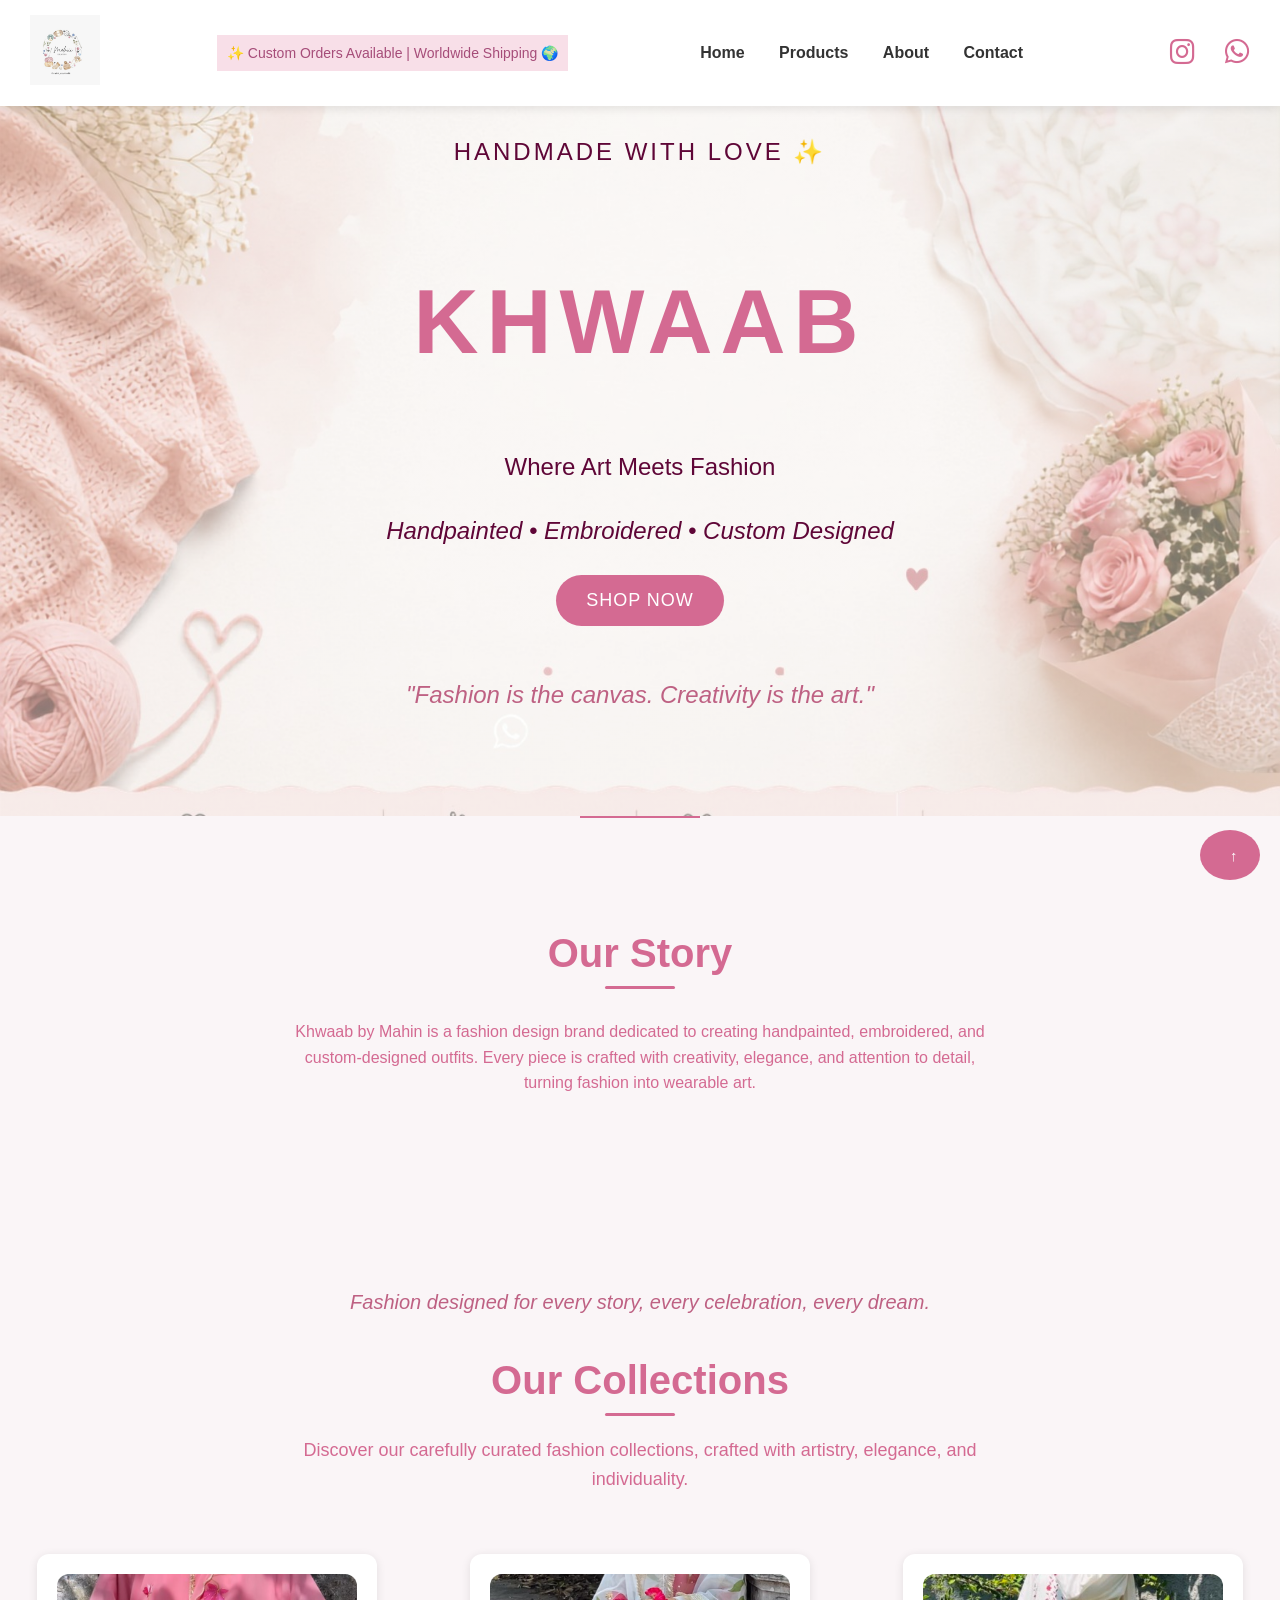
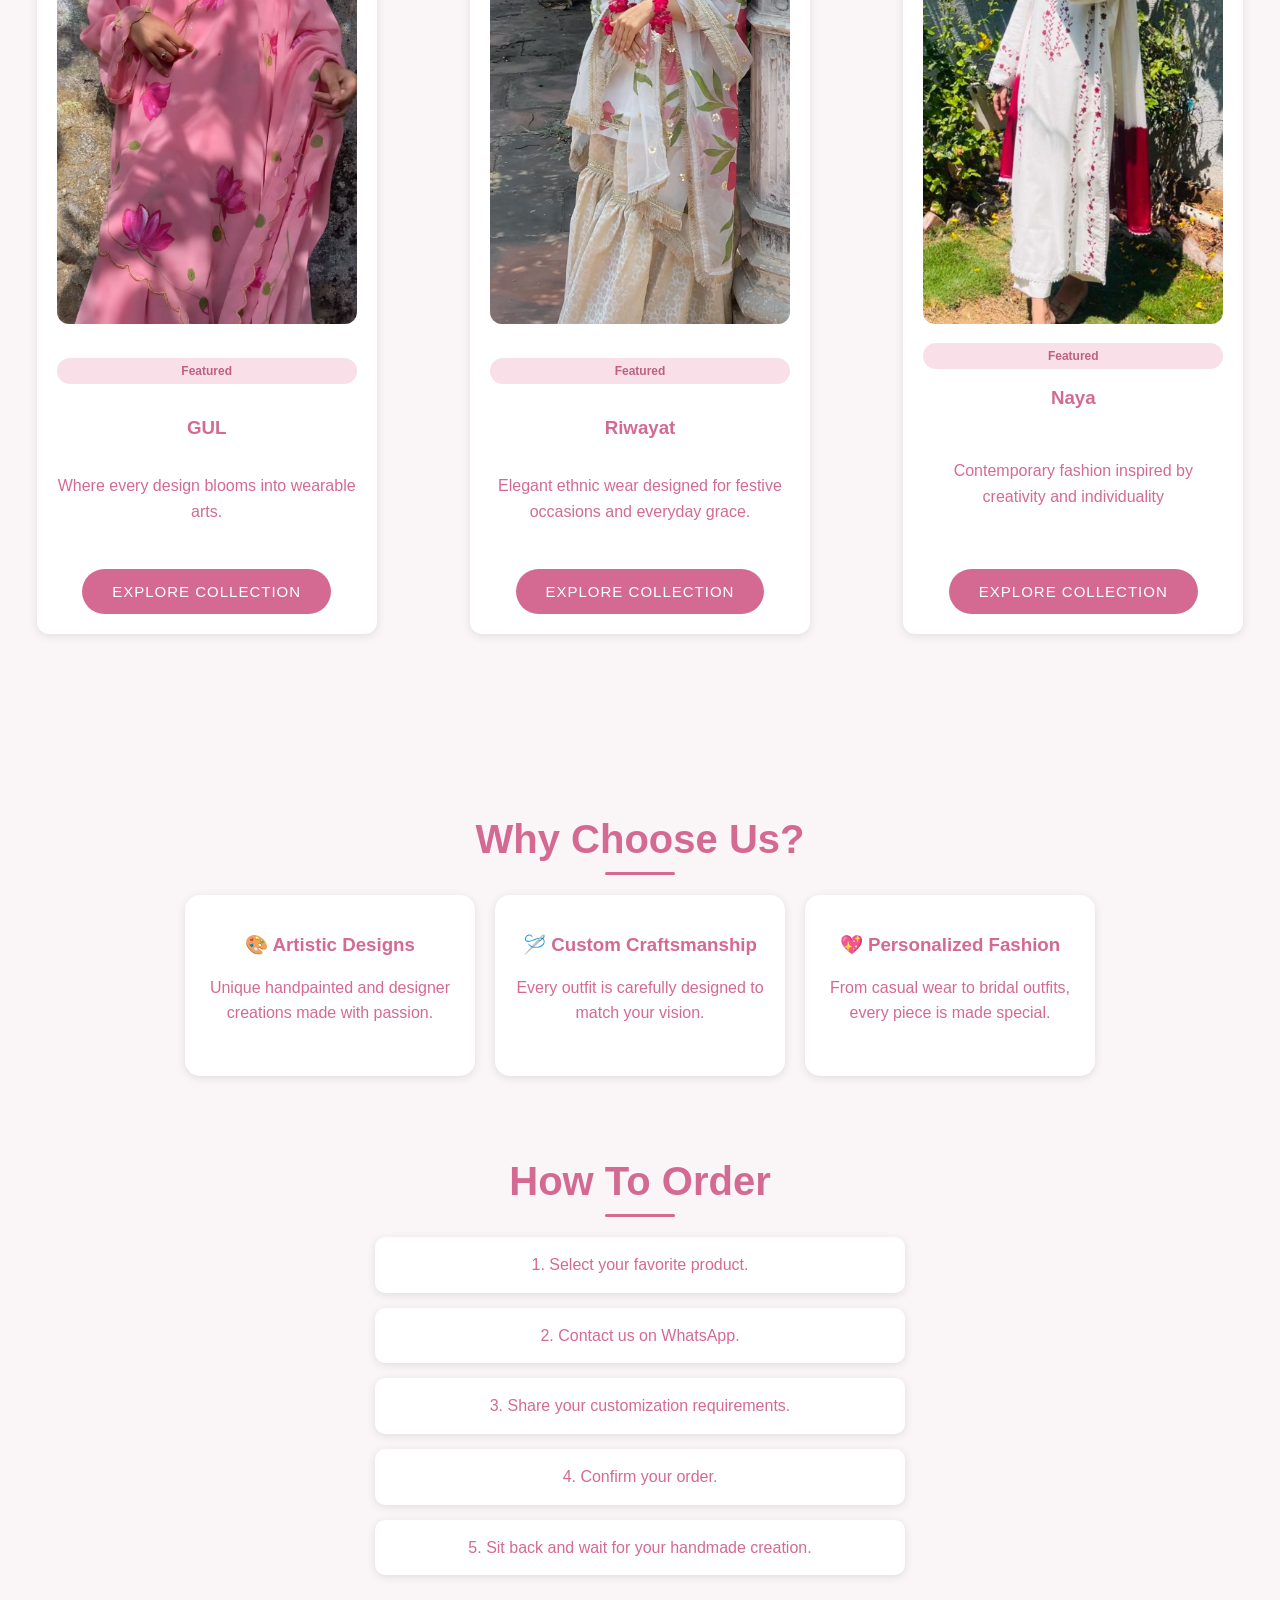
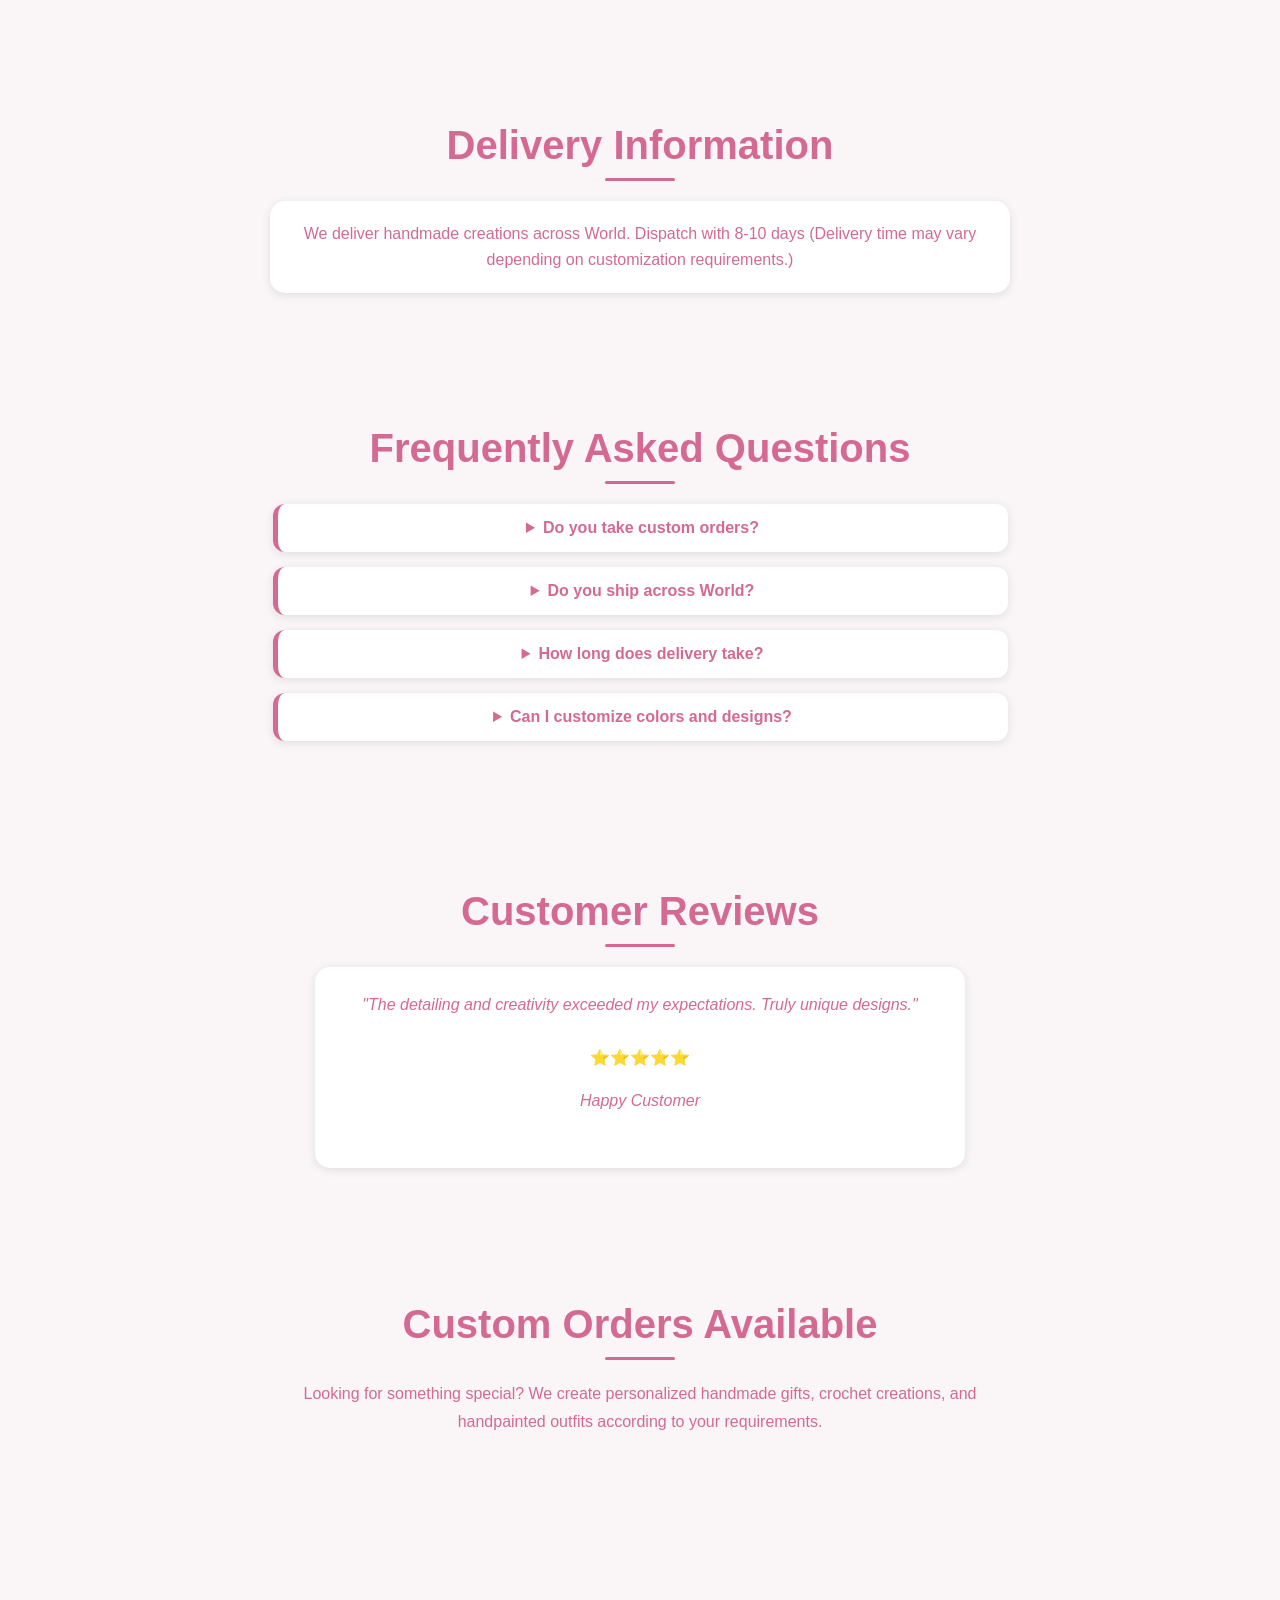
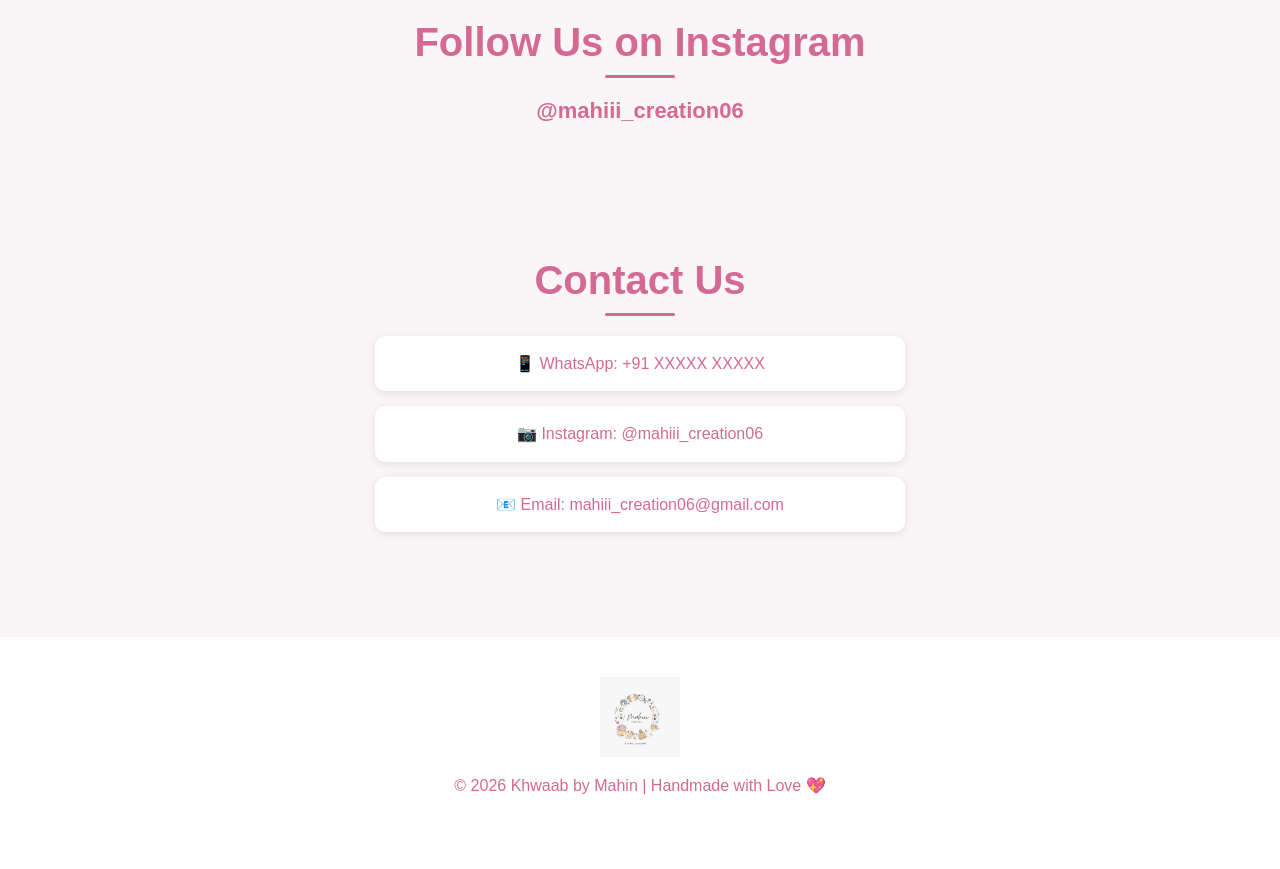
==== index.html @ 08e617ab "Customized Gul, Riwayat and Naya collection pages" ====
<!DOCTYPE html>
<html>

<head>
    <title>Khwaab.com</title>
    <link rel="icon" href="images/Mahii Creation logo.jpeg">
    <link rel="stylesheet" href="style.css">
    <link rel="stylesheet" href="https://cdnjs.cloudflare.com/ajax/libs/font-awesome/6.5.1/css/all.min.css">
</head>

<body>
    <nav>

        <div class="logo">
            <img src="images/Mahii Creation logo.jpeg" alt="Mahiii Creation Logo">
        </div>
        <div class="announcement">
            ✨ Custom Orders Available | Worldwide Shipping 🌍
        </div>
        <div class="nav-links">
            <a href="#home">Home</a>
            <a href="#products">Products</a>
            <a href="#about">About</a>
            <a href="#contact">Contact</a>
        </div>

        <div class="social-icon">
            <a href="https://instagram.com/mahiii_creation06" target="_blank">
                <i class="fa-brands fa-instagram"></i>
            </a>
            <a href="https://wa.me/91YOURNUMBER" target="_blank">
                <i class="fa-brands fa-whatsapp"></i>
            </a>
        </div>

    </nav>
    <section id="home" class="hero">
        <p class="welcome-text">
            Handmade With Love ✨
        </p>

        <h1>Khwaab</h1>

        <p>Where Art Meets Fashion</p>

        <p class="hero-tagline">
            Handpainted • Embroidered • Custom Designed
        </p>
        <a href="https://wa.me/91YOURNUMBER" target="_blank">
            <button>Shop Now</button>
        </a>
        <section class="fashion-quote">

            <p>
                "Fashion is the canvas. Creativity is the art."
            </p>

        </section>

    </section>
    <hr class="luxury-divider">
    <section id="about">
        <h2>Our Story</h2>
        <p>
        <p>
            Khwaab by Mahin is a fashion design brand dedicated to creating
            handpainted, embroidered, and custom-designed outfits.
            Every piece is crafted with creativity, elegance, and attention
            to detail, turning fashion into wearable art.
        </p>
        </p>
    </section>
    <section id="products" class="products">

        <p class="collection-subtitle">
            Fashion designed for every story, every celebration, every dream.
        </p>
        <h2>Our Collections</h2>
        <p class="collection-intro">
            Discover our carefully curated fashion collections,
            crafted with artistry, elegance, and individuality.
        </p>
        <div class="products-container">

            <div class="product-card">

                <a href="gul.html">
                    <img src="images/handpainted suit.jpeg" alt="Handpainted Collection">
                </a>
                <span class="collection-tag">Featured</span>
                <h3> GUL</h3>

                <p>Where every design blooms into wearable arts.</p>

                <a href="gul.html">
                    <button>Explore Collection</button>
                </a>

            </div>

            <div class="product-card">

                <a href="riwayat.html">
                    <img src="images/ethenic elegance.jpeg" alt="Ethnic Collection">
                </a>
                <span class="collection-tag">Featured</span>
                <h3>Riwayat</h3>

                <p>Elegant ethnic wear designed for festive occasions and everyday grace.</p>

                <a href="riwayat.html">
                    <button>Explore Collection</button>
                </a>

            </div>

            <div class="product-card">

                <a href="naya.html">
                    <img src="images/Design Studio.jpeg" alt="Custom Design Studio">
                </a>
                <span class="collection-tag">Featured</span>
                <h3>Naya</h3>

                <p>
                <p>
                    Contemporary fashion inspired by creativity and individuality
                </p>
                </p>

                <a href="naya.html">
                    <button>Explore Collection</button>
                </a>

            </div>

        </div>

    </section>
    <section id="about" class="why-us">
        <!-- <section class="gallery">

            <h2>Our Creations</h2>

            <div class="gallery-container">

                <div class="gallery-item">
                    <img src="https://via.placeholder.com/400x500" alt="Handpainted Suit">
                    <div class="gallery-item">
                        <img src="https://via.placeholder.com/400x500" alt="">
                        <p>Handpainted Suits</p>
                    </div>
                </div>

                <div class="gallery-item">
                    <img src="https://via.placeholder.com/400x500" alt="Crochet Bouquet">
                    <div class="gallery-item">
                        <img src="https://via.placeholder.com/400x500" alt="">
                        <p>Crochet Bouquet</p>
                    </div>
                </div>

                <div class="gallery-item">
                    <img src="https://via.placeholder.com/400x500" alt="Custom Gift">
                    <div class="gallery-item">
                        <img src="https://via.placeholder.com/400x500" alt="">
                        <p>Custom Gift </p>
                    </div>
                </div>

                <div class="gallery-item">
                    <img src="https://via.placeholder.com/400x500" alt="Handmade Creation">
                    <div class="gallery-item">
                        <img src="https://via.placeholder.com/400x500" alt="">
                        <p>Handmade Creation</p>
                    </div>
                </div>

            </div>

        </section> -->
        <h2>Why Choose Us?</h2>

        <div class="features">

            <div>
                <h3>🎨 Artistic Designs</h3>
                <p>Unique handpainted and designer creations made with passion.</p>
            </div>

            <div>
                <h3>🪡 Custom Craftsmanship</h3>
                <p>Every outfit is carefully designed to match your vision.</p>
            </div>

            <div>
                <h3>💖 Personalized Fashion</h3>
                <p>From casual wear to bridal outfits, every piece is made special.</p>
            </div>

        </div>
        <section class="order-process">

            <h2>How To Order</h2>

            <p>1. Select your favorite product.</p>

            <p>2. Contact us on WhatsApp.</p>

            <p>3. Share your customization requirements.</p>

            <p>4. Confirm your order.</p>

            <p>5. Sit back and wait for your handmade creation.</p>

        </section>
        <section class="delivery">

            <h2>Delivery Information</h2>

            <p>
                We deliver handmade creations across World.
                Dispatch with 8-10 days
                (Delivery time may vary depending on customization requirements.)
            </p>

        </section>
        <section class="faq">

            <h2>Frequently Asked Questions</h2>

            <details>
                <summary>Do you take custom orders?</summary>
                <p>Yes, we create personalized handmade products according to your requirements.</p>
            </details>

            <details>
                <summary>Do you ship across World?</summary>
                <p>Yes, we deliver Worldwide.</p>
            </details>

            <details>
                <summary>How long does delivery take?</summary>
                <p>usually dispatch with 8-10 Days (Delivery time depends on customization and product availability.)
                </p>
            </details>

            <details>
                <summary>Can I customize colors and designs?</summary>
                <p>Yes, customization is available for every products.</p>
            </details>

        </section>
        <section class="reviews">

            <h2>Customer Reviews</h2>

            <div class="review-card">

                <p>
                    "The detailing and creativity exceeded my expectations. Truly unique designs."
                </p>

                <h4>⭐⭐⭐⭐⭐</h4>
                <p>Happy Customer</p>
            </div>

        </section>
        <section class="custom-orders">

            <h2>Custom Orders Available</h2>

            <p>
                Looking for something special?
                We create personalized handmade gifts,
                crochet creations, and handpainted outfits
                according to your requirements.
            </p>

        </section>
    </section>
    <section class="instagram">

        <h2>Follow Us on Instagram</h2>

        <a href="https://instagram.com/mahiii_creation06" target="_blank">

            @mahiii_creation06

        </a>

    </section>
    <section id="contact" class="contact">

        <h2>Contact Us</h2>

        <p>📱 WhatsApp: +91 XXXXX XXXXX</p>

        <p>📷 Instagram: @mahiii_creation06</p>

        <p>📧 Email: mahiii_creation06@gmail.com</p>

    </section>


    <footer>

        <div class="footer-logo">
            <img src="images/Mahii Creation logo.jpeg" alt="Mahiii Creation Logo">
        </div>

        <!-- <p>
        Handpainted Suits • Crochet Creations • Handmade Gifts
    </p> -->

        <!-- <div class="footer-icons">

        <a href="https://instagram.com/khwaabbymahiiin" target="_blank">
            <i class="fa-brands fa-instagram"></i>
        </a>

        <a href="https://wa.me/91YOURNUMBER" target="_blank">
            <i class="fa-brands fa-whatsapp"></i>
        </a>

    </div> -->

        <p>© 2026 Khwaab by Mahin | Handmade with Love 💖</p>

    </footer>
    <button id="topBtn">↑</button>
</body>

</html>
---- style.css ----
body {
    font-family: Arial, sans-serif;
    text-align: center;
    background-color: #faf5f7;
    color: #d46a92;
    margin: 0;
}

h1 {
    color: #d46a92;
}

.welcome-text {
    font-size: 16px;
    letter-spacing: 3px;
    text-transform: uppercase;
    margin-bottom: 10px;
    font-weight: bold;
}

.announcement {
    background-color: #f8dfe8;
    color: #a64d79;
    text-align: center;
    padding: 10px;
    font-size: 14px;
    font-weight: 500;
}

button {
    background-color: #d46a92;
    color: white;
    border: none;
    padding: 14px 30px;
    border-radius: 30px;
    cursor: pointer;
    font-size: 15px;
    letter-spacing: 1px;
    text-transform: uppercase;
    transition: 0.3s;
}

.luxury-divider {
    width: 120px;
    margin: 0 auto;
    border: none;
    border-top: 2px solid #d46a92;
}

button:hover {
    background-color: #820d3c;
    transform: translateY(-3px);
}

p {
    margin-bottom: 30px;
    max-width: 700px;
    margin: 0 auto 30px;
    line-height: 1.6;
}


nav {
    position: sticky;
    top: 0;
    background-color: white;
    padding: 15px 30px;
    z-index: 1000;

    display: flex;
    justify-content: space-between;
    align-items: center;

    box-shadow: 0 2px 10px rgba(0, 0, 0, 0.1);
}

nav a {
    text-decoration: none;
    color: #333;
    font-weight: bold;
    transition: 0.3s;
}

nav a:hover {
    color: #be6183;
}

.nav-btn {
    background-color: #d46a92;
    color: white;
    padding: 10px 18px;
    border-radius: 25px;
    text-decoration: none;
}

.nav-btn:hover {
    opacity: 0.9;
}

.logo {
    font-size: 22px;
    font-weight: bold;
    color: #d46a92;
}

.logo img {
    height: 70px;
    width: auto;
}

.nav-links a {
    text-decoration: none;
    color: #333;
    margin: 0 15px;
    font-weight: bold;
    transition: all 0.3s ease;
    position: relative;
}

.nav-links a::after {
    content: "";
    position: absolute;
    width: 0;
    height: 2px;
    background: #d46a92;
    left: 0;
    bottom: -5px;
    transition: 0.3s;
}

.nav-links a:hover::after {
    width: 100%;
}

.social-icon {
    display: flex;
    gap: 15px;
}

.social-icon a {
    color: #d46a92;
    font-size: 28px;
    transition: 0.3s;
    margin-left: 15px;
}

.social-icon a:hover {
    transform: scale(1.2);
}

html {
    scroll-behavior: smooth;
}

.product-card {
    background: white;
    width: 300px;
    margin: 20px auto;
    padding: 20px;
    border-radius: 12px;
    box-shadow: 0 2px 10px rgba(0, 0, 0, 0.1);
    overflow: hidden;
    transition: all 0.3s ease;
    display: flex;
    flex-direction: column;
    justify-content: space-between;

}

.product-card img {
    width: 100%;
    height: 350px;
    object-fit: cover;
    border-radius: 12px;
    transition: 0.3s;
}


.products-container {
    display: flex;
    justify-content: center;
    gap: 20px;
    flex-wrap: wrap;
}

.product-card:hover {
    transform: translateY(-10px);
    box-shadow: 0 8px 25px rgba(0, 0, 0, 0.15);
}

.product-card:hover img {
    transform: scale(1.05);
}

footer {
    text-align: center;
    padding: 40px 20px;
    margin-top: 40px;
    background-color: white;
}

.footer-logo {
    font-size: 24px;
    font-weight: bold;
    color: #d46a92;
    margin-bottom: 10px;
}

.footer-icons {
    margin: 15px 0;
}

.footer-icons a {
    font-size: 28px;
    margin: 0 10px;
    text-decoration: none;
}

.footer-icons .fa-instagram {
    color: #d46a92;
}

.footer-icons .fa-whatsapp {
    color: #25D366;
}

.footer-logo img {
    height: 80px;
}

.hero {
    background-image:
        linear-gradient(rgba(255, 255, 255, 0.4),
            rgba(255, 255, 255, 0.4)),
        url("images/Banner.jpeg");

    background-size: cover;
    background-position: center;
    height: 550px;

    display: flex;
    flex-direction: column;
    justify-content: center;
    align-items: center;

    text-align: center;

    color: rgb(95, 6, 55);
}

.hero h1 {
    font-size: 90px;
    letter-spacing: 8px;
    text-transform: uppercase;
    animation: fadeIn 1.5s ease;
}

.hero p {
    font-size: 24px;
    max-width: 700px;
    margin-bottom: 25px;
    font-weight: 500;
}

.hero button {
    background-color: #d46a92;
    color: white;
    border: none;
    padding: 15px 30px;
    border-radius: 30px;
    font-size: 18px;
    cursor: pointer;
}

.hero button:hover {
    transform: translateY(-3px);
}

.hero-tagline {
    font-size: 18px;
    font-style: italic;
    margin-bottom: 25px;
}

.contact {
    text-align: center;
    padding: 50px;
}

.contact p {
    background: white;
    max-width: 500px;
    margin: 15px auto;
    padding: 15px;
    border-radius: 10px;
    box-shadow: 0 2px 10px rgba(0, 0, 0, 0.1);
}

.gallery {
    text-align: center;
}

.gallery-container {
    display: flex;
    justify-content: center;
    gap: 20px;
    flex-wrap: wrap;
}

.gallery-item {
    width: 280px;
    overflow: hidden;
    border-radius: 15px;
    box-shadow: 0 2px 10px rgba(0, 0, 0, 0.1);
}

.gallery-item img {
    width: 100%;
    height: 350px;
    object-fit: cover;
    transition: 0.4s;
}

.gallery-item:hover img {
    transform: scale(1.08);
}

.gallery-item p {
    background: white;
    margin: 0;
    padding: 12px;
    font-weight: bold;
}

.why-us {
    text-align: center;
    padding: 50px 20px;
}

.features {
    display: flex;
    justify-content: center;
    gap: 20px;
    flex-wrap: wrap;
}

.features div {
    background: white;
    width: 250px;
    padding: 20px;
    border-radius: 15px;
    box-shadow: 0 2px 10px rgba(0, 0, 0, 0.1);
    transition: 0.3s;
}

.features div:hover {
    transform: translateY(-8px);
}

.custom-orders {
    text-align: center;
    padding: 50px 20px;
}

.custom-orders p {
    max-width: 700px;
    margin: auto;
    line-height: 1.8;
}

h2 {
    color: #d46a92;
    font-size: 40px;
    margin-bottom: 20px;
    position: relative;
}

h2::after {
    content: "";
    display: block;
    width: 70px;
    height: 3px;
    background-color: #d46a92;
    margin: 10px auto;
    border-radius: 10px;
}

.reviews {
    text-align: center;
    padding: 50px 20px;
}

.review-card {
    background: white;
    max-width: 600px;
    margin: auto;
    padding: 25px;
    border-radius: 15px;
    box-shadow: 0 2px 10px rgba(0, 0, 0, 0.1);
}

.review-card p {
    font-style: italic;
}

.instagram {
    text-align: center;
    padding: 50px 20px;
}

.instagram a {
    text-decoration: none;
    color: #d46a92;
    font-size: 22px;
    font-weight: bold;
}

.order-process {
    text-align: center;
    padding: 50px 20px;
}

.order-process p {
    background: white;
    max-width: 500px;
    margin: 15px auto;
    padding: 15px;
    border-radius: 10px;
    box-shadow: 0 2px 10px rgba(0, 0, 0, 0.1);
}

.delivery {
    text-align: center;
    padding: 50px 20px;
}

.delivery p {
    background: white;
    max-width: 700px;
    margin: auto;
    padding: 20px;
    border-radius: 15px;
    box-shadow: 0 2px 10px rgba(0, 0, 0, 0.1);
}

.faq {
    text-align: center;
    padding: 50px 20px;
}

.faq details {
    background: white;
    max-width: 700px;
    margin: 15px auto;
    padding: 15px;
    border-radius: 12px;
    box-shadow: 0 2px 10px rgba(0, 0, 0, 0.1);

    border-left: 5px solid #d46a92;
}


.faq summary {
    cursor: pointer;
    font-weight: bold;
    color: #d46a92;
}

.faq p {
    margin-top: 15px;
}

section {
    padding-top: 80px;
    padding-bottom: 80px;
    animation: fadeIn 1s ease;
}

@keyframes fadeIn {
    from {
        opacity: 0;
        transform: translateY(-20px);
    }

    to {
        opacity: 1;
        transform: translateY(0);
    }
}

#topBtn {
    position: fixed;
    bottom: 20px;
    right: 20px;
    background: #d46a92;
    color: white;
    border: none;
    border-radius: 50%;
    width: 50px;
    height: 50px;
    cursor: pointer;
}






body.naya-page {
    background: #f5f5f5;
}
body.gul-page {
    background: #fff8f9;
}
body.riwayat-page {
    background: #faf7f2;
}
.collection-header {
    text-align: center;
    padding: 100px 20px 60px;
}

.collection-header h1 {
    font-size: 70px;
    letter-spacing: 8px;
    margin-bottom: 15px;
}

.collection-header p {
    font-size: 22px;
    color: #be6183;
}

.collection-gallery {
    display: flex;
    justify-content: center;
    gap: 30px;
    flex-wrap: wrap;
    padding: 50px 20px;
}

.story {
    text-align: center;
    padding: 60px 20px;
}

.story p {
    max-width: 700px;
    margin: auto;
    background: white;
    padding: 25px;
    border-radius: 15px;
    box-shadow: 0 2px 10px rgba(0, 0, 0, 0.1);
    line-height: 1.8;
}

.story h3 {
    margin-top: 20px;
    font-style: italic;
    color: #be6183;
    font-weight: normal;
}

.suit-card:hover {
    transform: translateY(-8px);
}

.suit-card:hover img {
    transform: scale(1.05);
}

.custom-design {
    text-align: center;
    padding: 60px 20px;
}

.custom-design p {
    max-width: 700px;
    margin: auto;
}

.back-home {
    padding: 20px;
    text-align: left;
}

.back-home a {
    text-decoration: none;
    color: #d46a92;
    font-weight: bold;
}

.collection-stats {
    display: flex;
    justify-content: center;
    gap: 30px;
    flex-wrap: wrap;
    padding: 40px 20px;
}

.collection-stats div {
    background: white;
    padding: 30px;
    border-radius: 20px;
    width: 200px;
    box-shadow: 0 5px 20px rgba(0,0,0,0.08);
    transition: 0.3s;
}
.collection-stats div:hover {
    transform: translateY(-5px);
}

.collection-tag {
    display: inline-block;
    background-color: #f8dfe8;
    color: #be6183;
    padding: 6px 12px;
    border-radius: 20px;
    font-size: 12px;
    font-weight: bold;
    margin-top: 15px;
}

.collection-intro {
    max-width: 700px;
    margin: 0 auto 40px;
    font-size: 18px;
}

.collection-subtitle {
    font-size: 20px;
    font-style: italic;
    color: #be6183;
    margin-bottom: 40px;
}

.fashion-quote {
    padding: 50px 20px;
}

.fashion-quote p {
    font-size: 24px;
    font-style: italic;
    color: #be6183;
}
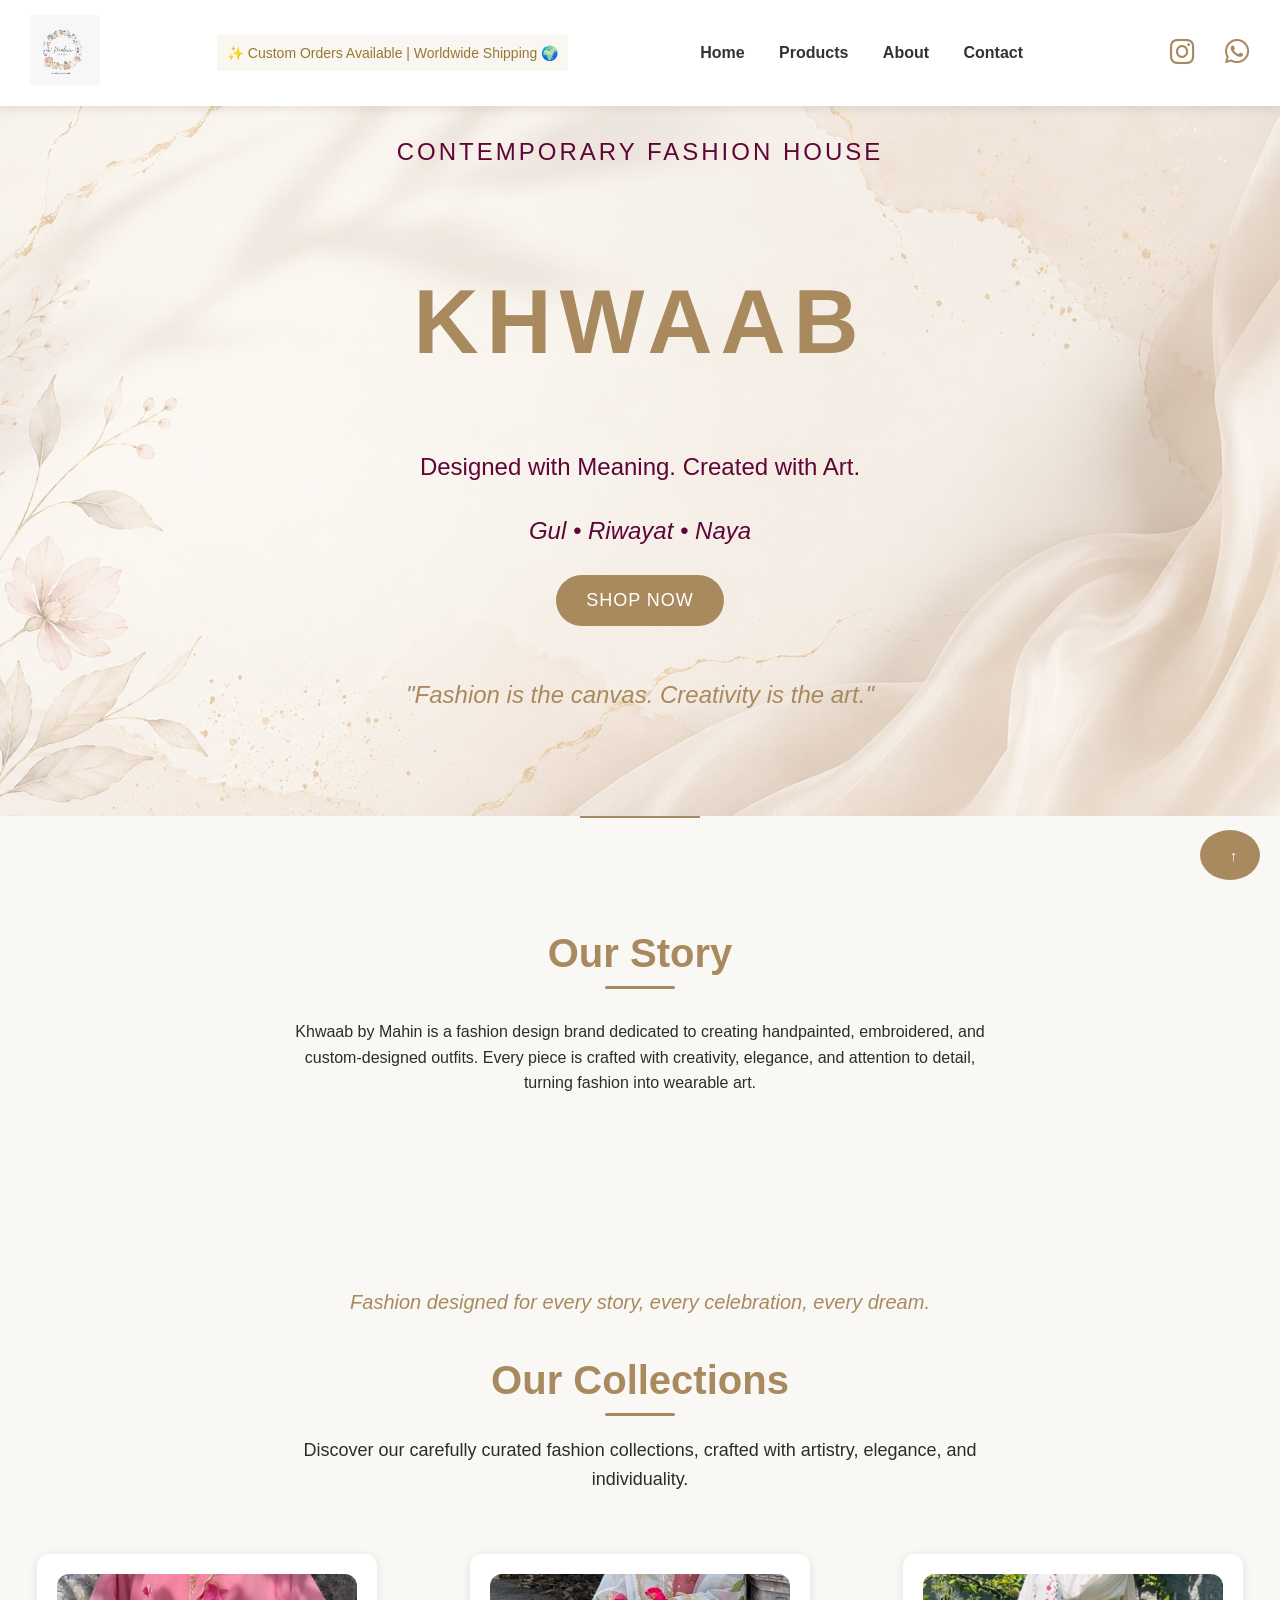
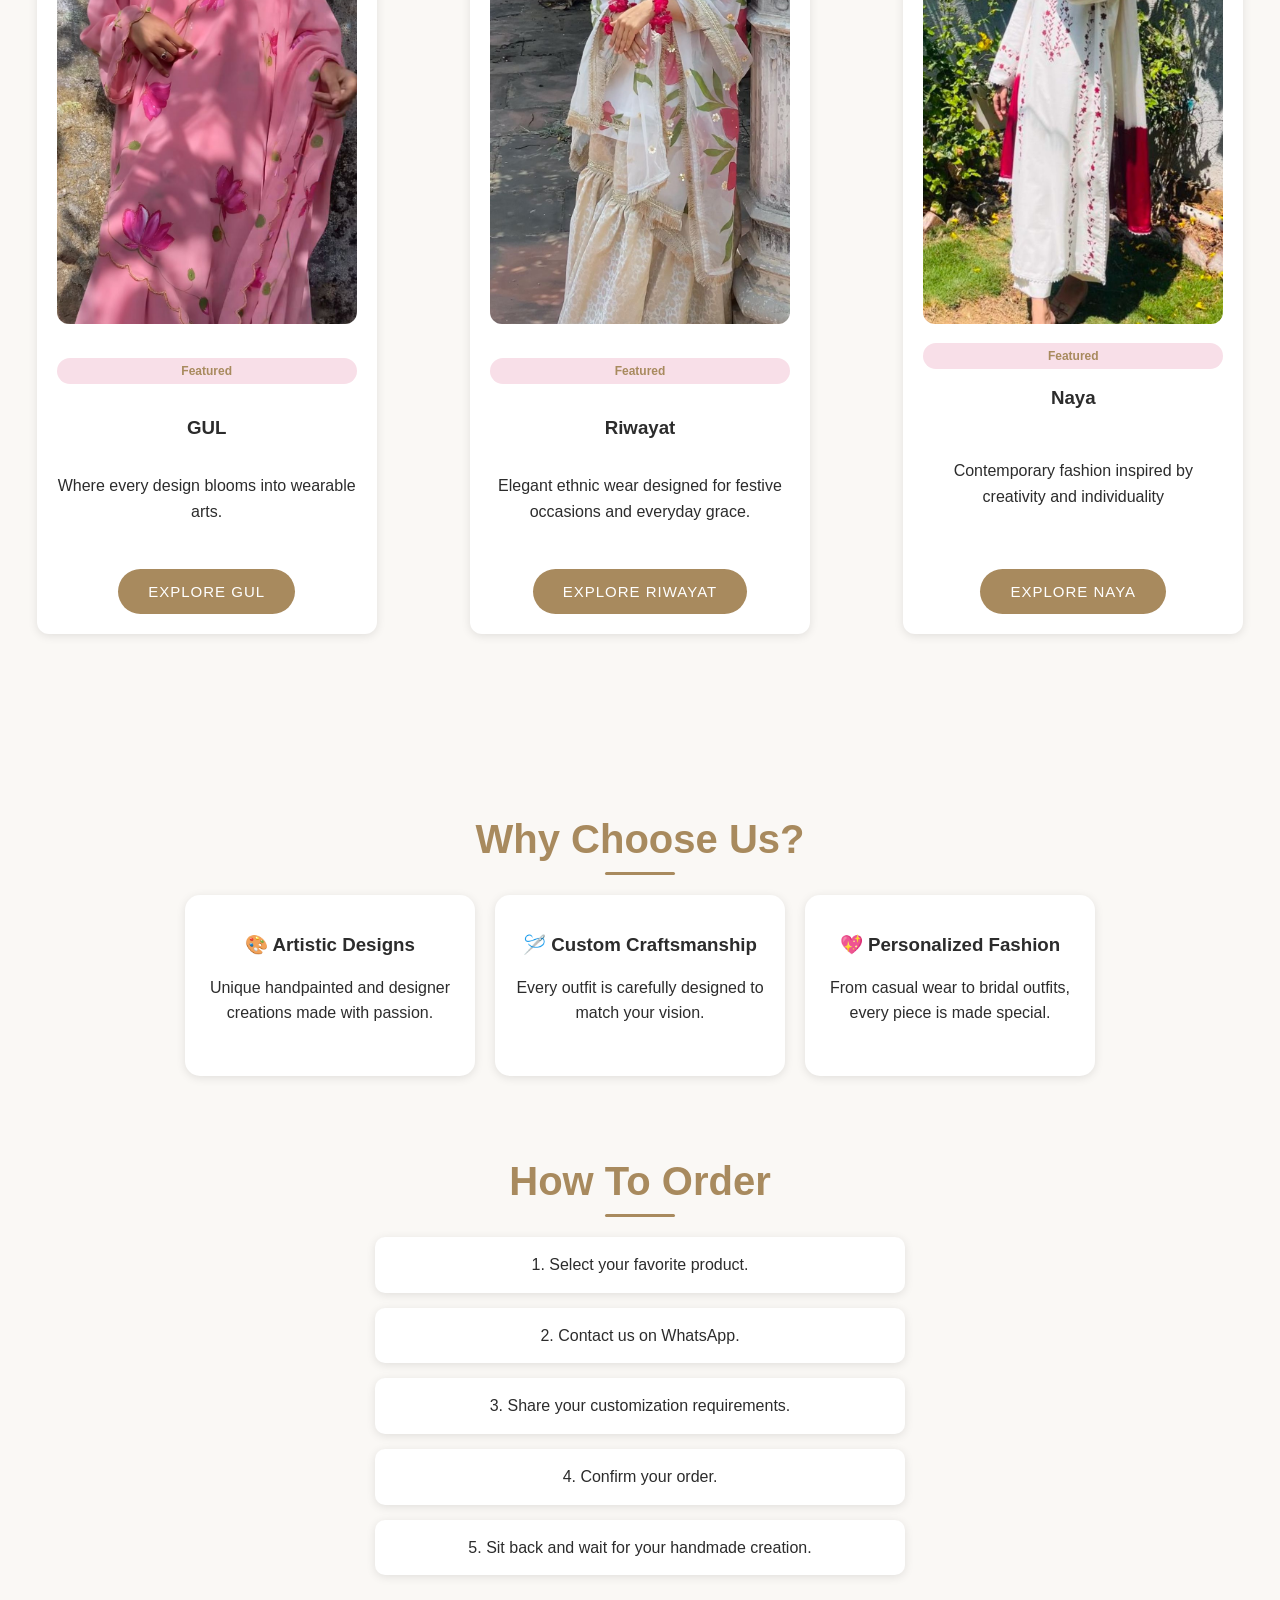
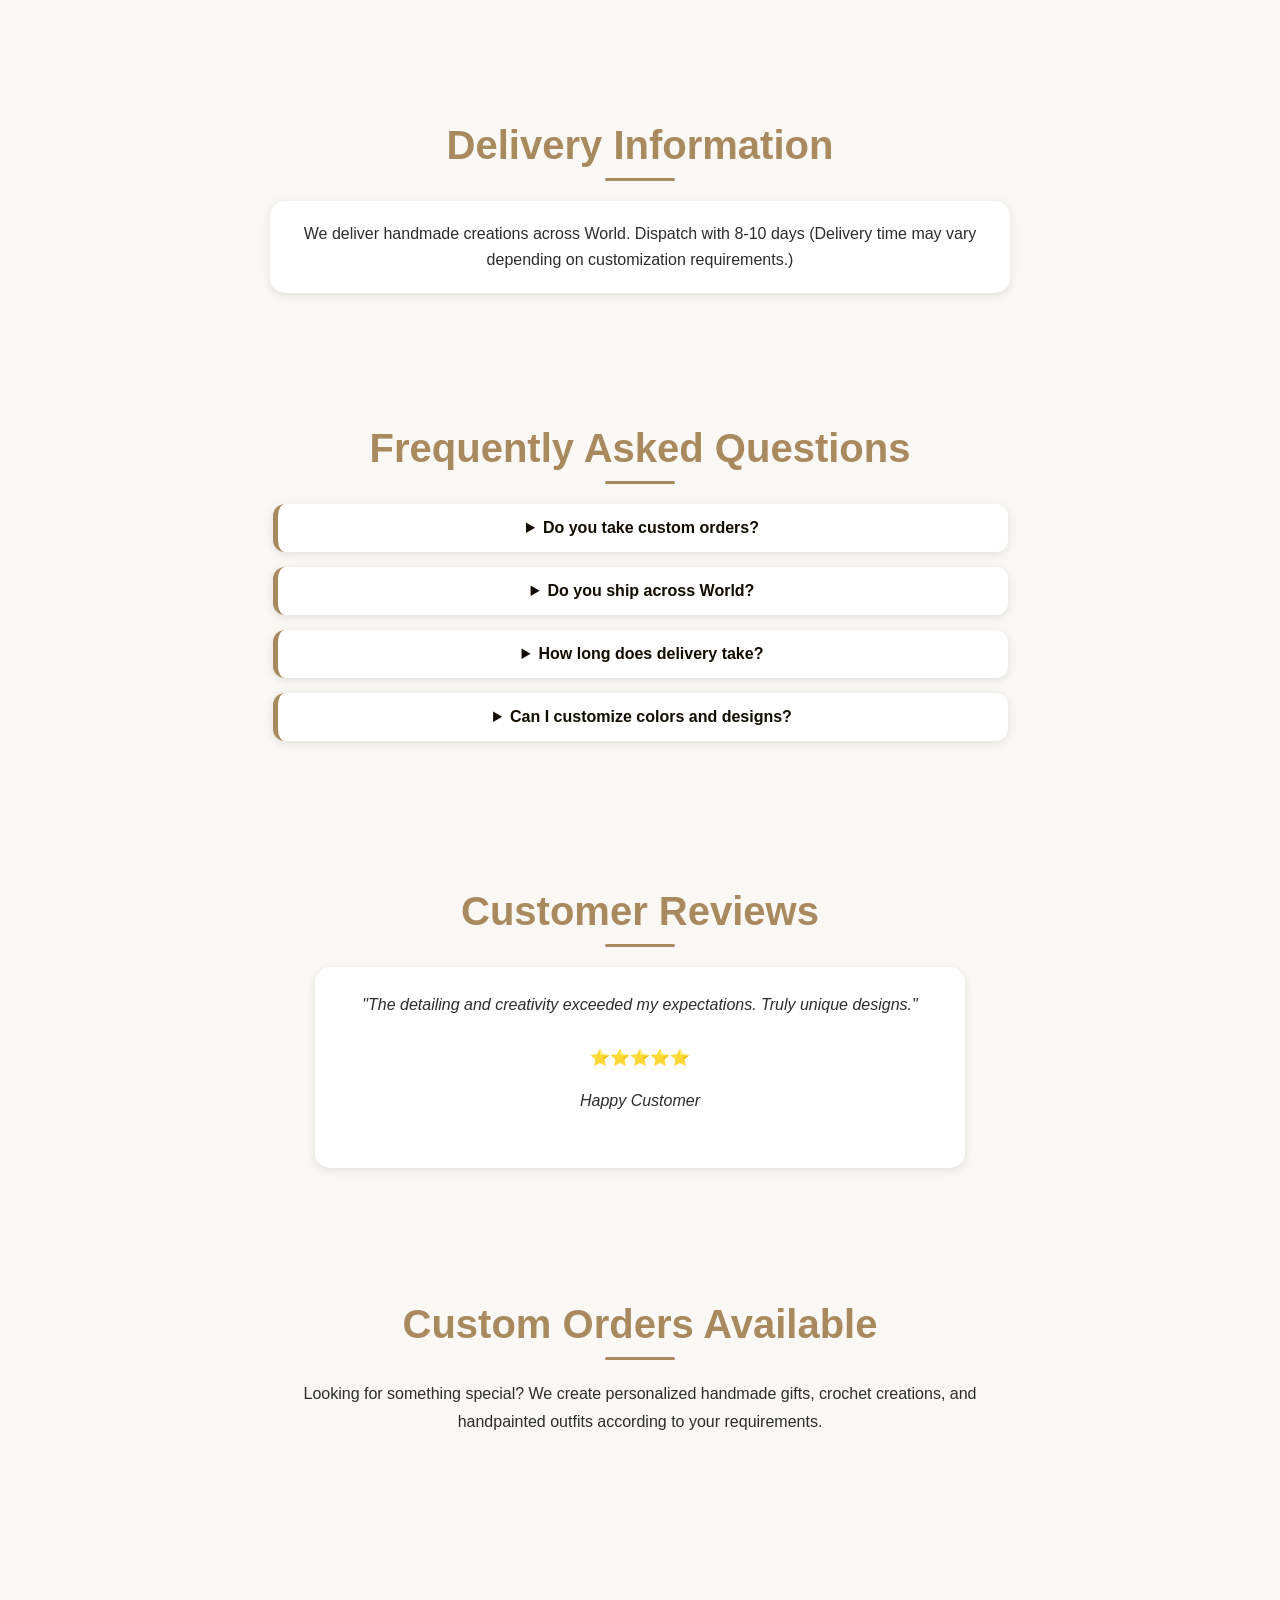
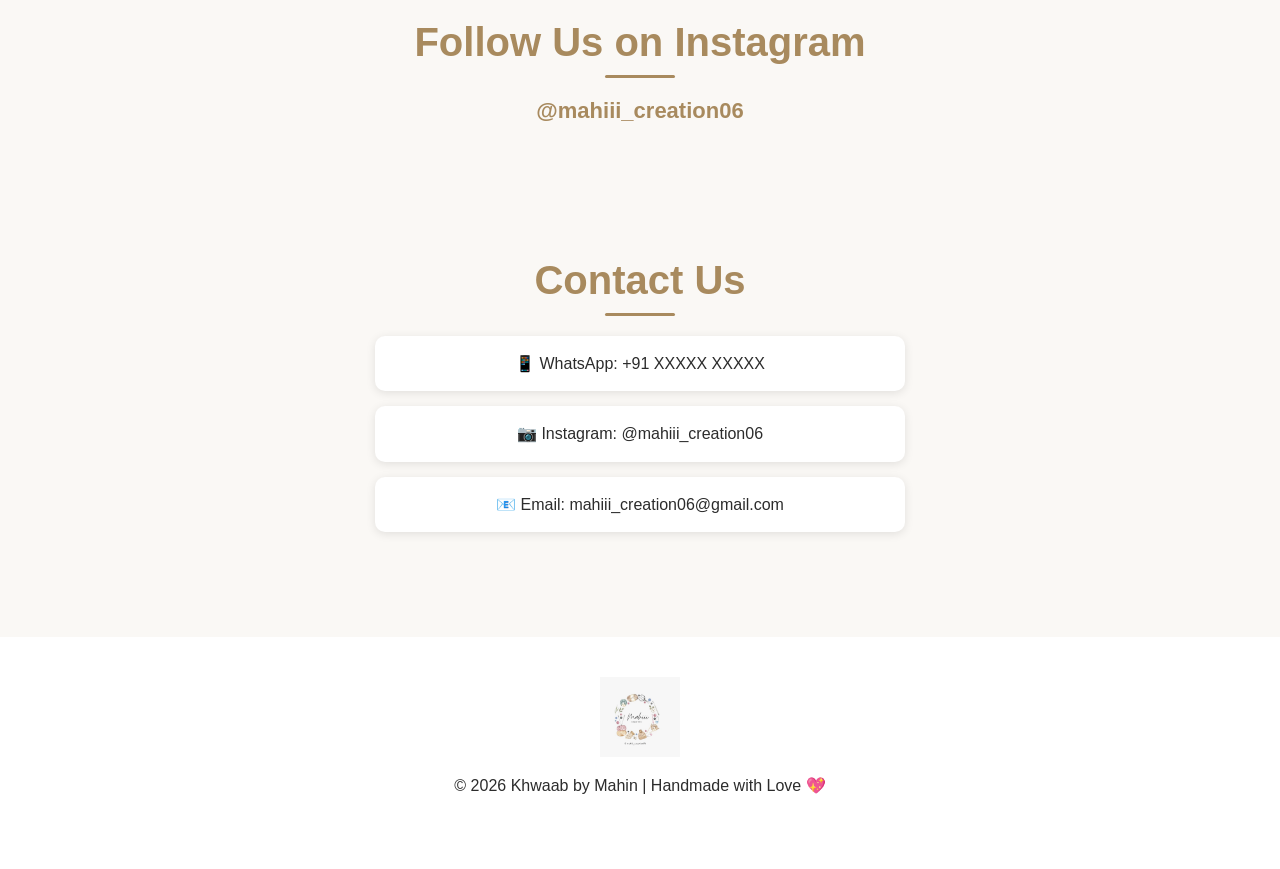
==== commit 77519f67: "Updated homepage branding and collection page content" ====
--- a/index.html
+++ b/index.html
@@ -36,15 +36,15 @@
     </nav>
     <section id="home" class="hero">
         <p class="welcome-text">
-            Handmade With Love ✨
+            Contemporary Fashion House
         </p>
 
         <h1>Khwaab</h1>
 
-        <p>Where Art Meets Fashion</p>
+        <p>Designed with Meaning. Created with Art.</p>
 
         <p class="hero-tagline">
-            Handpainted • Embroidered • Custom Designed
+            Gul • Riwayat • Naya
         </p>
         <a href="https://wa.me/91YOURNUMBER" target="_blank">
             <button>Shop Now</button>
@@ -93,7 +93,7 @@
                 <p>Where every design blooms into wearable arts.</p>
 
                 <a href="gul.html">
-                    <button>Explore Collection</button>
+                    <button>Explore Gul</button>
                 </a>
 
             </div>
@@ -109,7 +109,8 @@
                 <p>Elegant ethnic wear designed for festive occasions and everyday grace.</p>
 
                 <a href="riwayat.html">
-                    <button>Explore Collection</button>
+                    <button>Explore Riwayat
+                    </button>
                 </a>
 
             </div>
@@ -129,7 +130,7 @@
                 </p>
 
                 <a href="naya.html">
-                    <button>Explore Collection</button>
+                    <button>Explore Naya</button>
                 </a>
 
             </div>
--- a/style.css
+++ b/style.css
@@ -1,13 +1,13 @@
 body {
     font-family: Arial, sans-serif;
     text-align: center;
-    background-color: #faf5f7;
-    color: #d46a92;
+    background-color: #faf8f5;
+    color: #2C2C2C;
     margin: 0;
 }
 
 h1 {
-    color: #d46a92;
+    color: #A88A5E;
 }
 
 .welcome-text {
@@ -19,8 +19,8 @@
 }
 
 .announcement {
-    background-color: #f8dfe8;
-    color: #a64d79;
+    background-color: #FAF7F2;
+    color: #947931;
     text-align: center;
     padding: 10px;
     font-size: 14px;
@@ -28,7 +28,7 @@
 }
 
 button {
-    background-color: #d46a92;
+    background-color: #A88A5E;
     color: white;
     border: none;
     padding: 14px 30px;
@@ -44,11 +44,11 @@
     width: 120px;
     margin: 0 auto;
     border: none;
-    border-top: 2px solid #d46a92;
+    border-top: 2px solid #a88a5e;
 }
 
 button:hover {
-    background-color: #820d3c;
+    background-color: #8D724A;
     transform: translateY(-3px);
 }
 
@@ -82,11 +82,11 @@
 }
 
 nav a:hover {
-    color: #be6183;
+    color: #a88a5e;
 }
 
 .nav-btn {
-    background-color: #d46a92;
+    background-color: #a88a5e;
     color: white;
     padding: 10px 18px;
     border-radius: 25px;
@@ -100,7 +100,7 @@
 .logo {
     font-size: 22px;
     font-weight: bold;
-    color: #d46a92;
+    color: #a88a5e;
 }
 
 .logo img {
@@ -115,6 +115,10 @@
     font-weight: bold;
     transition: all 0.3s ease;
     position: relative;
+}
+
+.nav-links a:hover {
+    color: #A88A5E;
 }
 
 .nav-links a::after {
@@ -122,7 +126,7 @@
     position: absolute;
     width: 0;
     height: 2px;
-    background: #d46a92;
+    background: #a88a5e;
     left: 0;
     bottom: -5px;
     transition: 0.3s;
@@ -138,7 +142,7 @@
 }
 
 .social-icon a {
-    color: #d46a92;
+    color: #a88a5e;
     font-size: 28px;
     transition: 0.3s;
     margin-left: 15px;
@@ -202,7 +206,7 @@
 .footer-logo {
     font-size: 24px;
     font-weight: bold;
-    color: #d46a92;
+    color: #a88a5e;
     margin-bottom: 10px;
 }
 
@@ -217,7 +221,7 @@
 }
 
 .footer-icons .fa-instagram {
-    color: #d46a92;
+    color: #a88a5e;
 }
 
 .footer-icons .fa-whatsapp {
@@ -232,7 +236,7 @@
     background-image:
         linear-gradient(rgba(255, 255, 255, 0.4),
             rgba(255, 255, 255, 0.4)),
-        url("images/Banner.jpeg");
+        url("images/banner1.png");
 
     background-size: cover;
     background-position: center;
@@ -263,7 +267,7 @@
 }
 
 .hero button {
-    background-color: #d46a92;
+    background-color: #a88a5e;
     color: white;
     border: none;
     padding: 15px 30px;
@@ -344,6 +348,11 @@
     flex-wrap: wrap;
 }
 
+.featured-tag {
+    background: #f1ede6;
+    color: #8a6f4d;
+}
+
 .features div {
     background: white;
     width: 250px;
@@ -369,7 +378,7 @@
 }
 
 h2 {
-    color: #d46a92;
+    color: #a88a5e;
     font-size: 40px;
     margin-bottom: 20px;
     position: relative;
@@ -380,7 +389,7 @@
     display: block;
     width: 70px;
     height: 3px;
-    background-color: #d46a92;
+    background-color: #a88a5e;
     margin: 10px auto;
     border-radius: 10px;
 }
@@ -410,7 +419,7 @@
 
 .instagram a {
     text-decoration: none;
-    color: #d46a92;
+    color: #a88a5e;
     font-size: 22px;
     font-weight: bold;
 }
@@ -456,14 +465,14 @@
     border-radius: 12px;
     box-shadow: 0 2px 10px rgba(0, 0, 0, 0.1);
 
-    border-left: 5px solid #d46a92;
+    border-left: 5px solid #a88a5e;
 }
 
 
 .faq summary {
     cursor: pointer;
     font-weight: bold;
-    color: #d46a92;
+    color: #110b01;
 }
 
 .faq p {
@@ -492,7 +501,7 @@
     position: fixed;
     bottom: 20px;
     right: 20px;
-    background: #d46a92;
+    background: #a88a5e;
     color: white;
     border: none;
     border-radius: 50%;
@@ -507,14 +516,17 @@
 
 
 body.naya-page {
-    background: #f5f5f5;
-}
+    background: #F4F4F4;
+}
+
 body.gul-page {
-    background: #fff8f9;
-}
+    background: #FFFDF9;
+}
+
 body.riwayat-page {
-    background: #faf7f2;
-}
+    background: #F7F1E8;
+}
+
 .collection-header {
     text-align: center;
     padding: 100px 20px 60px;
@@ -528,7 +540,7 @@
 
 .collection-header p {
     font-size: 22px;
-    color: #be6183;
+    color: #a88a5e;
 }
 
 .collection-gallery {
@@ -557,7 +569,7 @@
 .story h3 {
     margin-top: 20px;
     font-style: italic;
-    color: #be6183;
+    color: #a88a5e;
     font-weight: normal;
 }
 
@@ -586,7 +598,7 @@
 
 .back-home a {
     text-decoration: none;
-    color: #d46a92;
+    color: #a88a5e;
     font-weight: bold;
 }
 
@@ -603,9 +615,10 @@
     padding: 30px;
     border-radius: 20px;
     width: 200px;
-    box-shadow: 0 5px 20px rgba(0,0,0,0.08);
+    box-shadow: 0 5px 20px rgba(0, 0, 0, 0.08);
     transition: 0.3s;
 }
+
 .collection-stats div:hover {
     transform: translateY(-5px);
 }
@@ -613,7 +626,7 @@
 .collection-tag {
     display: inline-block;
     background-color: #f8dfe8;
-    color: #be6183;
+    color: #a88a5e;
     padding: 6px 12px;
     border-radius: 20px;
     font-size: 12px;
@@ -630,7 +643,7 @@
 .collection-subtitle {
     font-size: 20px;
     font-style: italic;
-    color: #be6183;
+    color: #a88a5e;
     margin-bottom: 40px;
 }
 
@@ -641,5 +654,5 @@
 .fashion-quote p {
     font-size: 24px;
     font-style: italic;
-    color: #be6183;
+    color: #a88a5e;
 }
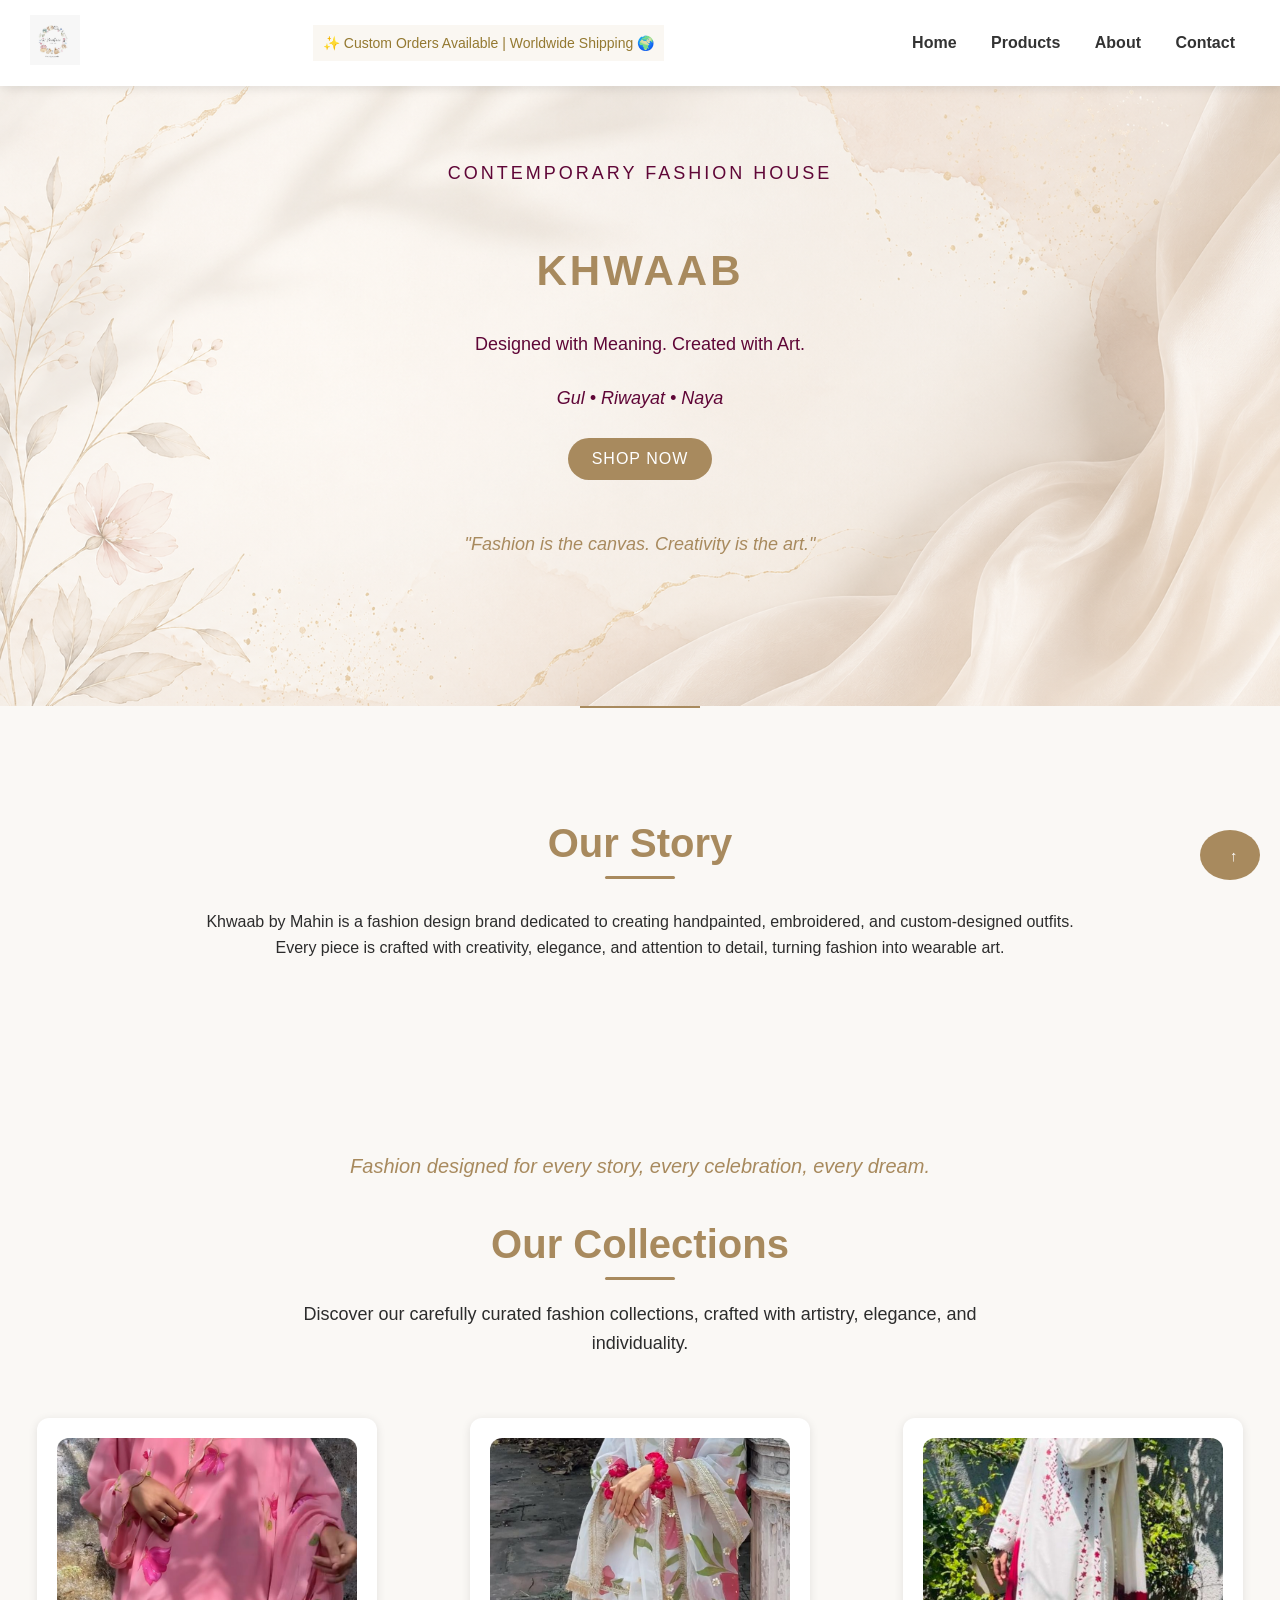
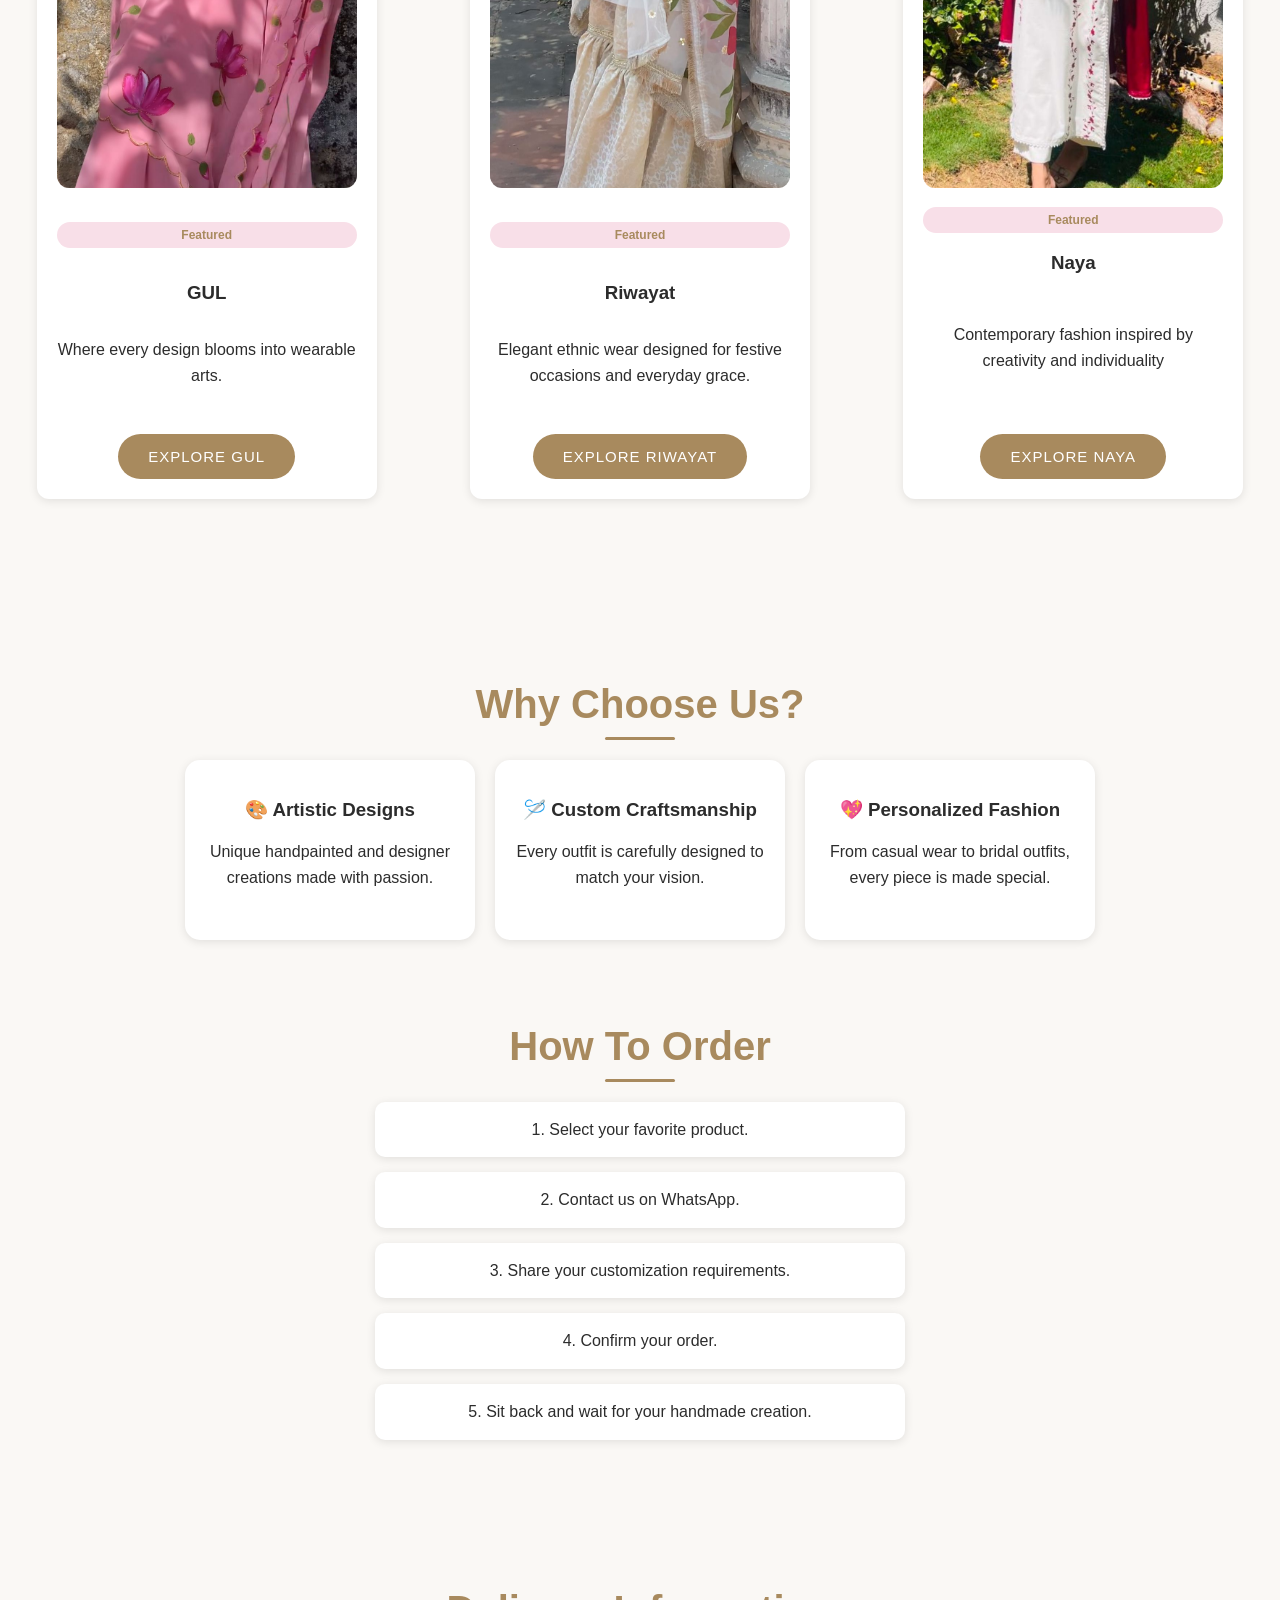
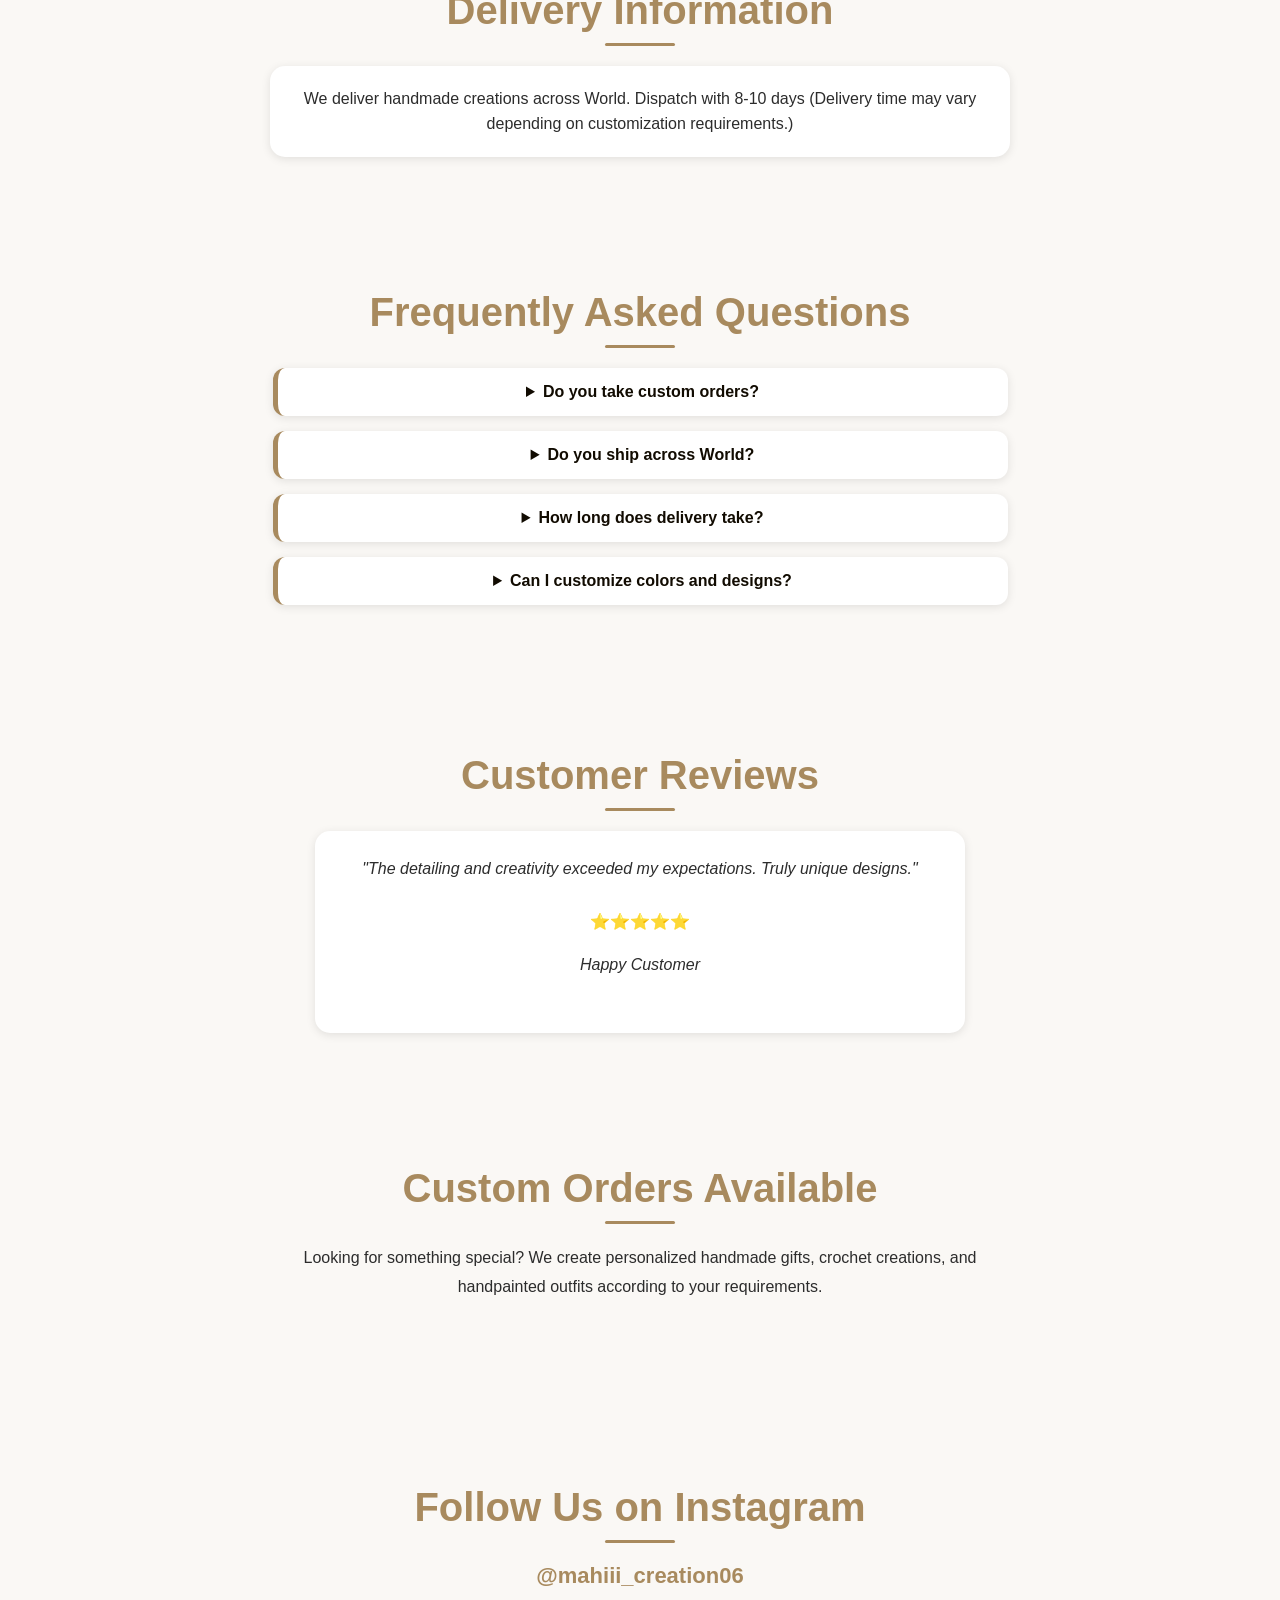
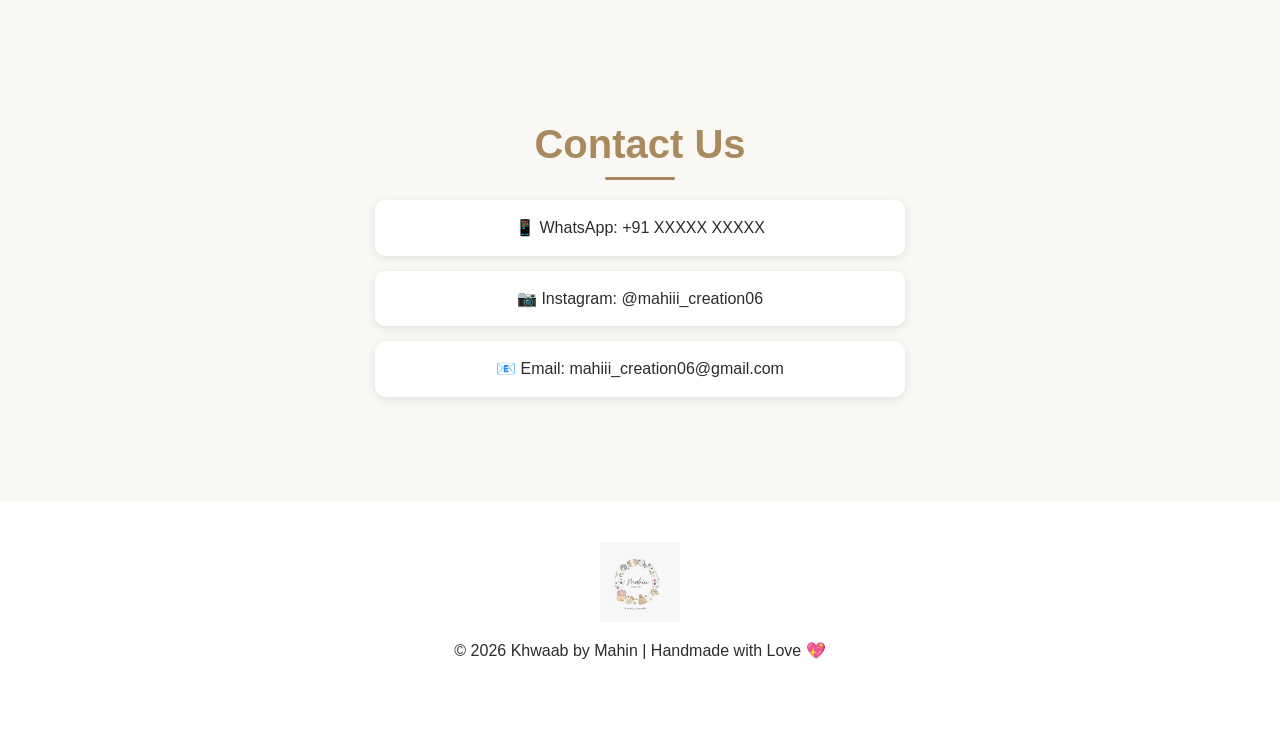
==== commit 4a68c0de: "added toggle and fix navbar" ====
--- a/index.html
+++ b/index.html
@@ -3,6 +3,7 @@
 
 <head>
     <title>Khwaab.com</title>
+    <meta name="viewport" content="width=device-width, initial-scale=1.0">
     <link rel="icon" href="images/Mahii Creation logo.jpeg">
     <link rel="stylesheet" href="style.css">
     <link rel="stylesheet" href="https://cdnjs.cloudflare.com/ajax/libs/font-awesome/6.5.1/css/all.min.css">
@@ -14,16 +15,21 @@
         <div class="logo">
             <img src="images/Mahii Creation logo.jpeg" alt="Mahiii Creation Logo">
         </div>
+
         <div class="announcement">
             ✨ Custom Orders Available | Worldwide Shipping 🌍
         </div>
+
+        <div class="menu-toggle">
+            ☰
+        </div>
+
         <div class="nav-links">
             <a href="#home">Home</a>
             <a href="#products">Products</a>
             <a href="#about">About</a>
             <a href="#contact">Contact</a>
         </div>
-
         <div class="social-icon">
             <a href="https://instagram.com/mahiii_creation06" target="_blank">
                 <i class="fa-brands fa-instagram"></i>
@@ -330,6 +336,20 @@
 
     </footer>
     <button id="topBtn">↑</button>
+    <script>
+
+        document.addEventListener("DOMContentLoaded", function () {
+
+            const menuToggle = document.querySelector(".menu-toggle");
+            const navLinks = document.querySelector(".nav-links");
+
+            menuToggle.addEventListener("click", function () {
+                navLinks.classList.toggle("active");
+            });
+
+        });
+
+    </script>
 </body>
 
 </html>
--- a/style.css
+++ b/style.css
@@ -54,7 +54,8 @@
 
 p {
     margin-bottom: 30px;
-    max-width: 700px;
+    max-width: 900px;
+    width: 100%;
     margin: 0 auto 30px;
     line-height: 1.6;
 }
@@ -136,6 +137,12 @@
     width: 100%;
 }
 
+.menu-toggle {
+    display: none;
+    font-size: 28px;
+    cursor: pointer;
+}
+
 .social-icon {
     display: flex;
     gap: 15px;
@@ -350,6 +357,7 @@
 
 .featured-tag {
     background: #f1ede6;
+
     color: #8a6f4d;
 }
 
@@ -655,4 +663,89 @@
     font-size: 24px;
     font-style: italic;
     color: #a88a5e;
+}
+
+@media screen and (max-width: 768px) {
+
+    .announcement {
+        display: none;
+    }
+
+    nav {
+        position: relative;
+        padding: 15px;
+    }
+
+    .menu-toggle {
+        display: block;
+        position: absolute;
+        right: 20px;
+        top: 25px;
+    }
+
+    .nav-links {
+        position: absolute;
+        top: 70px;
+        right: -250px;
+        width: 200px;
+        transition: 0.3s;
+    }
+
+    .nav-links.active {
+        right: 0;
+    }
+
+    nav {
+        position: relative;
+    }
+
+    .nav-links.active {
+        display: flex;
+        flex-direction: column;
+
+        position: absolute;
+        top: 70px;
+        right: 15px;
+
+        background: white;
+        padding: 15px;
+        border-radius: 10px;
+        box-shadow: 0 2px 15px rgba(0, 0, 0, 0.1);
+
+        align-items: flex-start;
+        z-index: 1000;
+    }
+}
+
+.social-icon {
+    display: none;
+}
+
+.logo img {
+    height: 50px;
+}
+
+.hero {
+    height: auto;
+    min-height: 500px;
+    padding: 60px 20px;
+}
+
+.hero h1 {
+    font-size: 42px;
+    letter-spacing: 3px;
+}
+
+.hero p {
+    font-size: 18px;
+}
+
+.hero-tagline {
+    font-size: 15px;
+}
+
+.hero button {
+    padding: 12px 24px;
+    font-size: 16px;
+}
 }
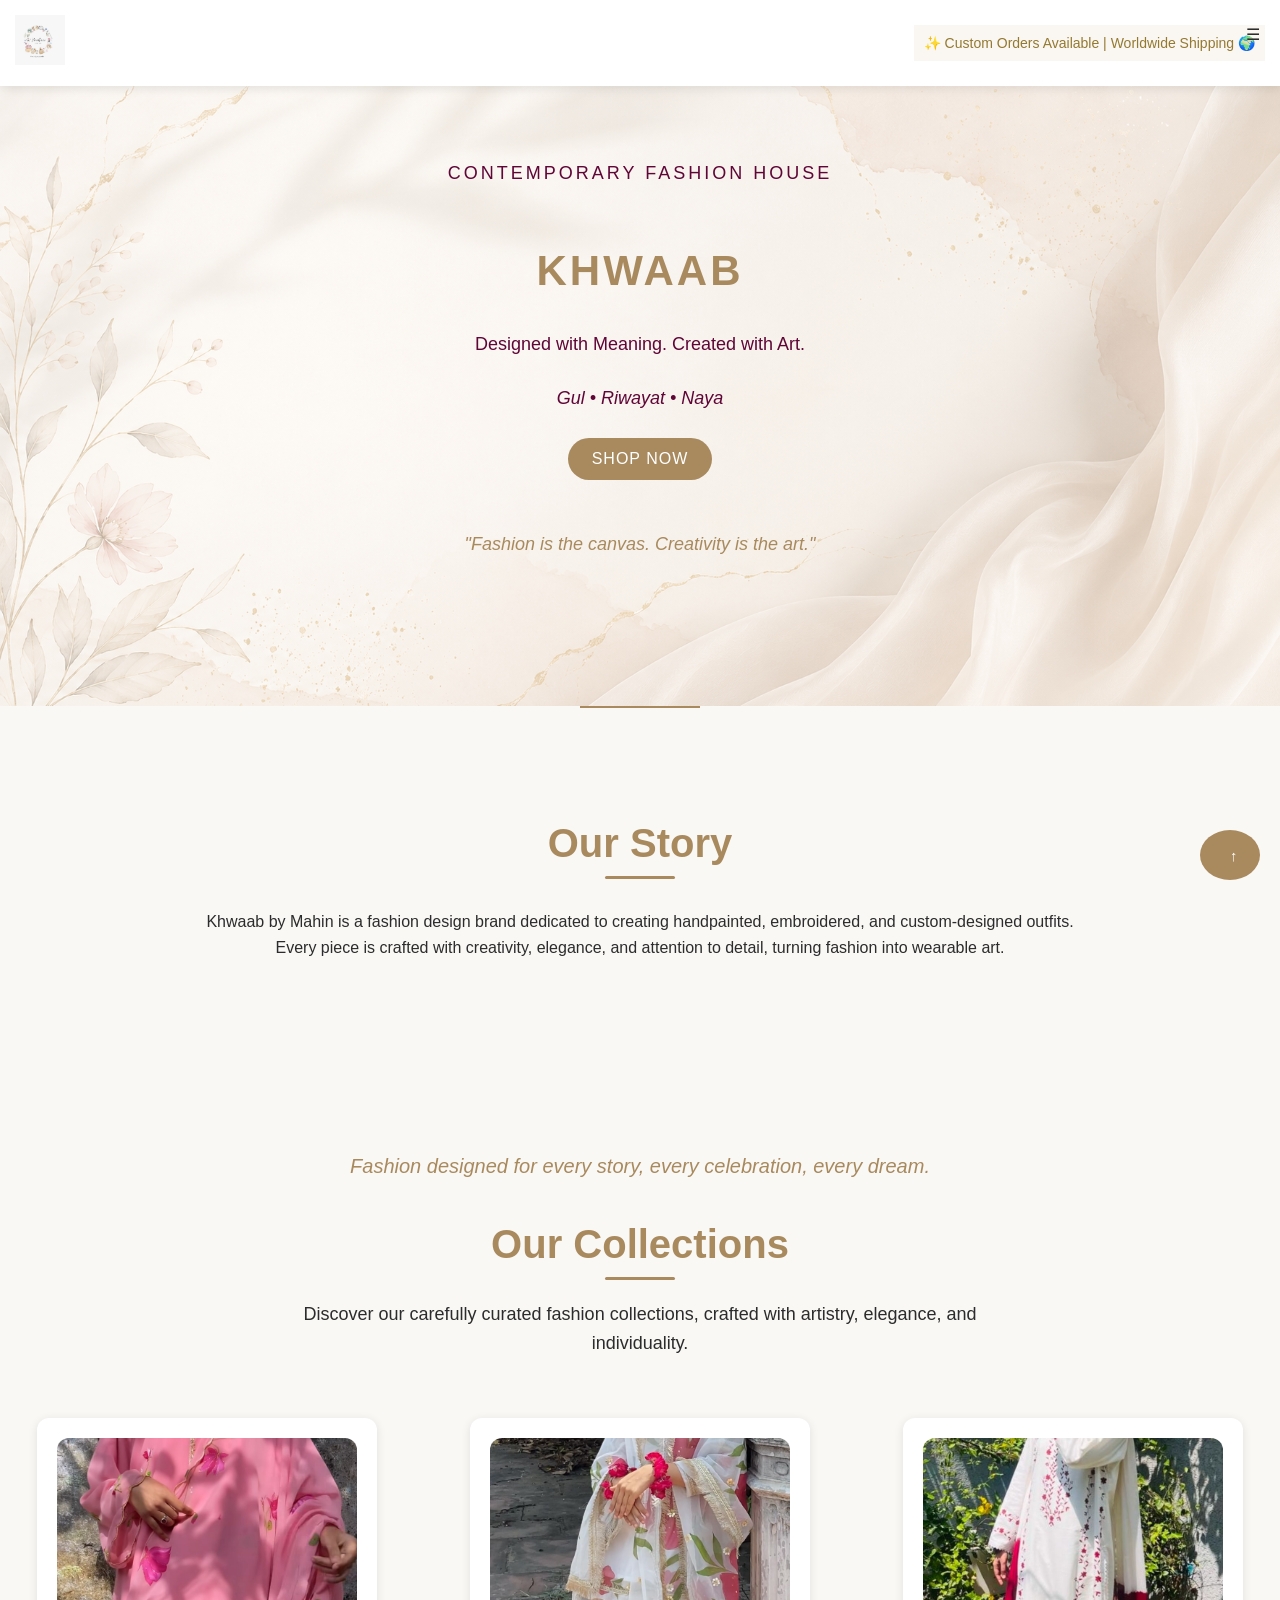
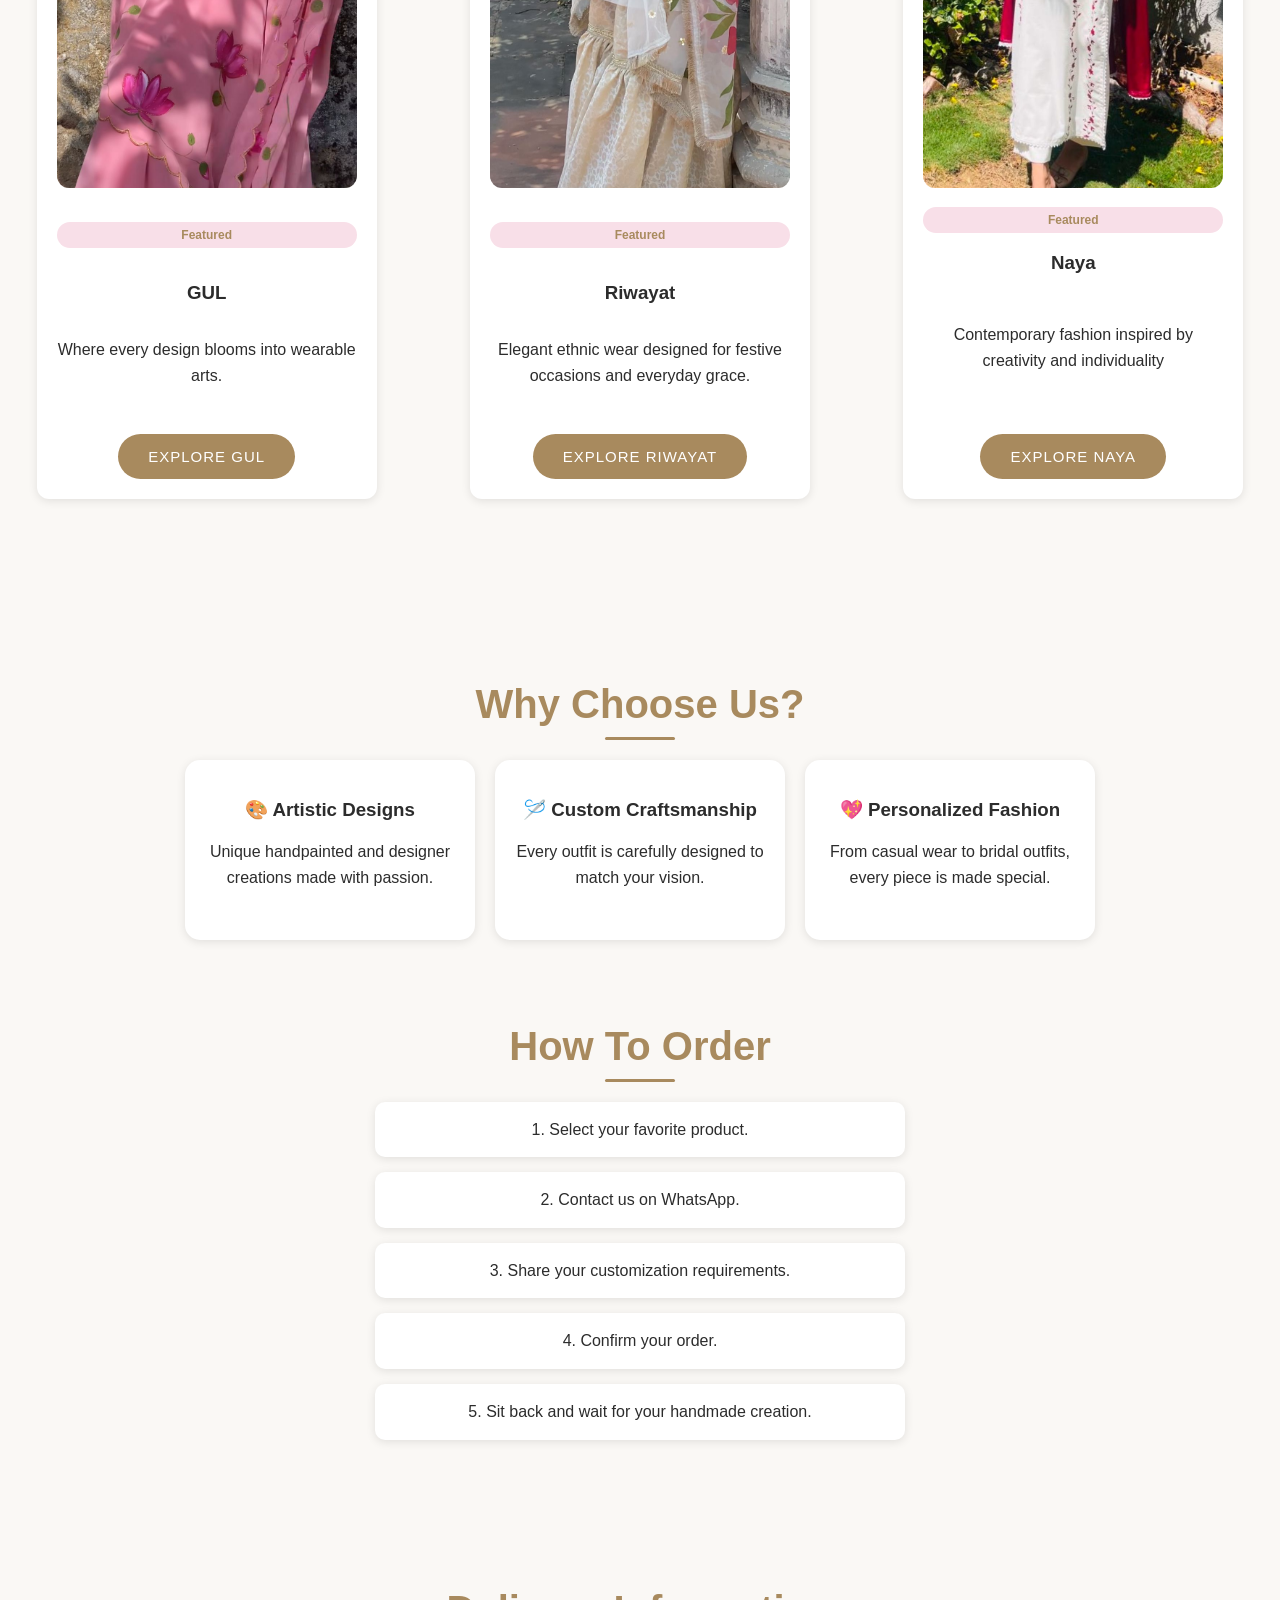
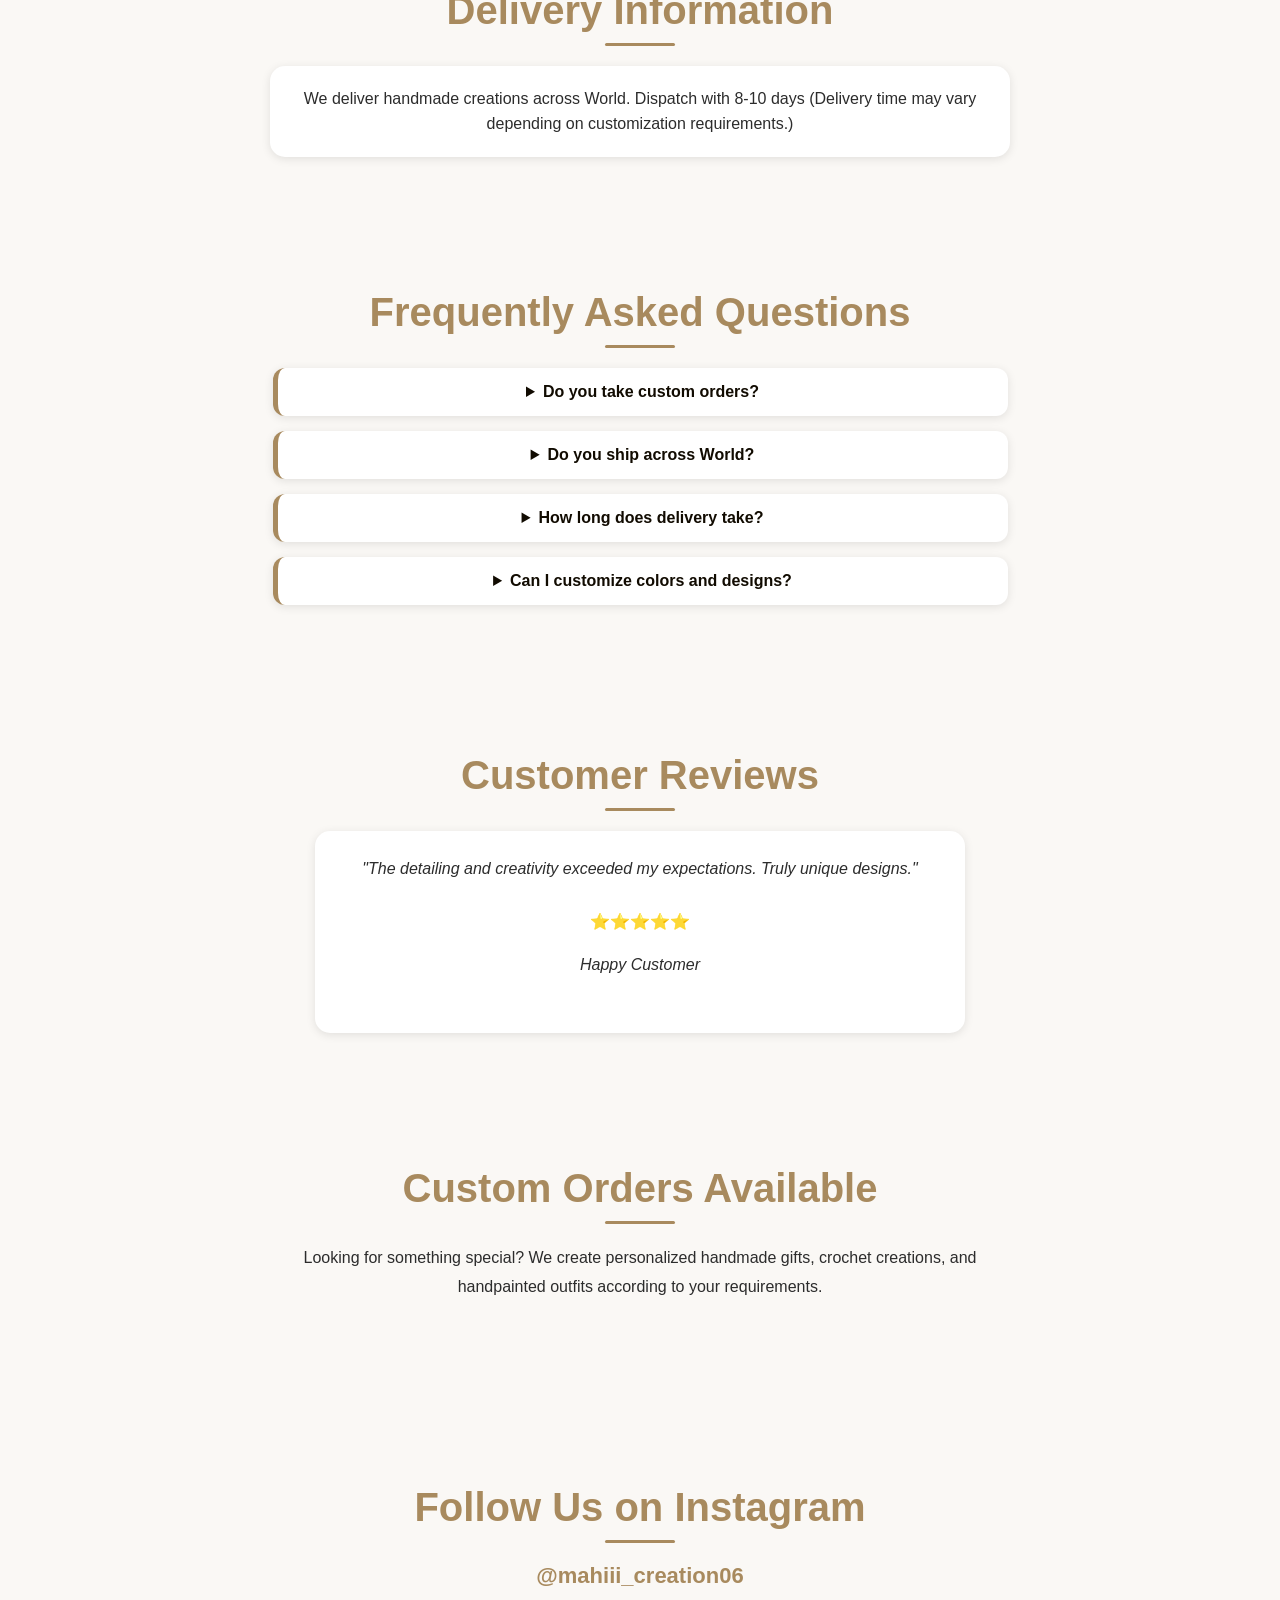
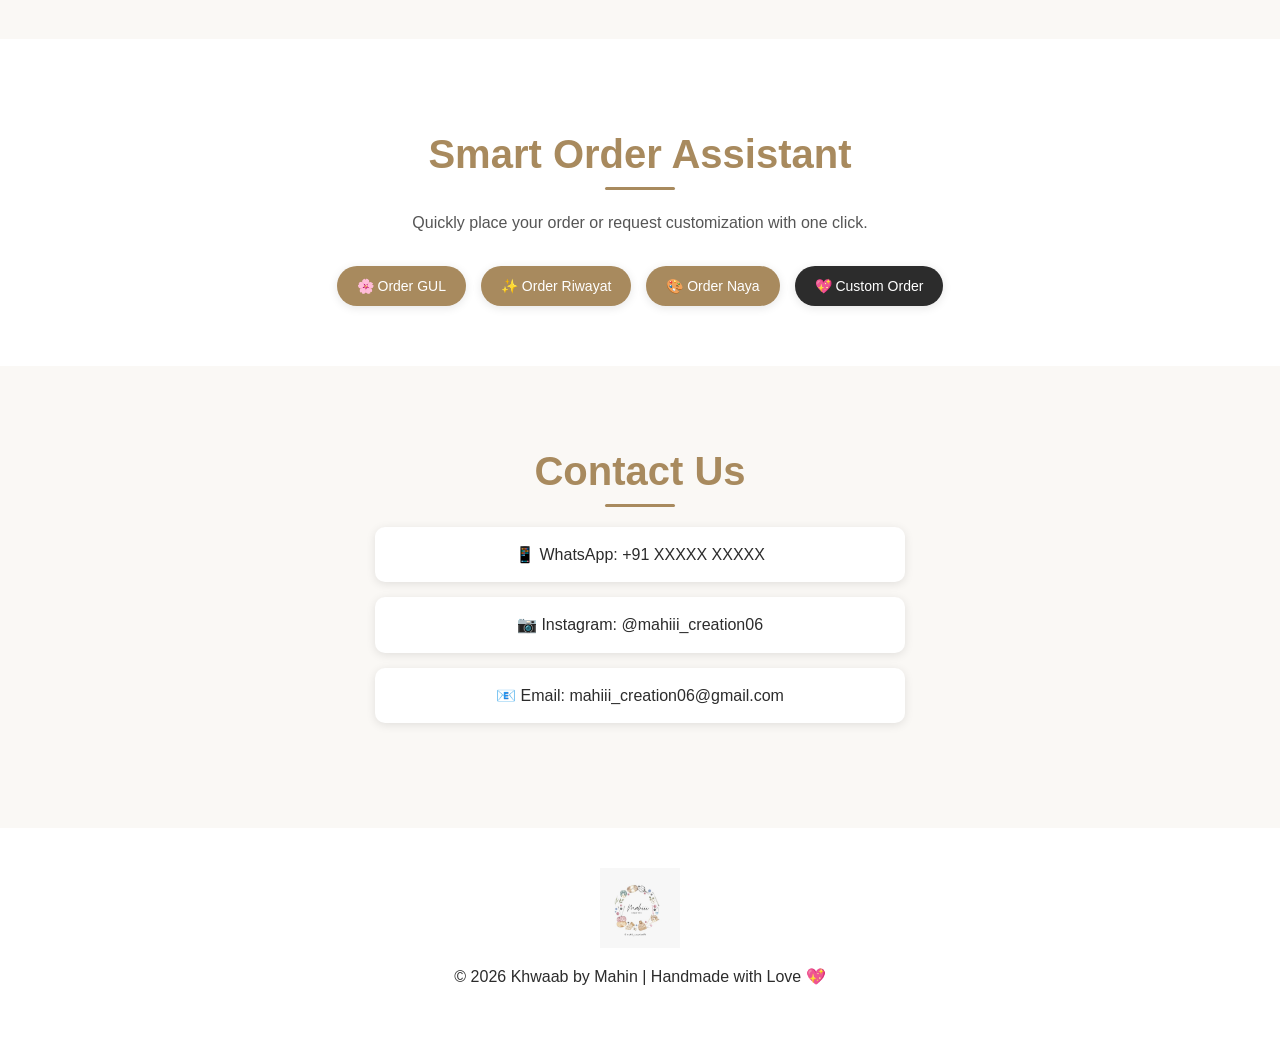
==== commit 1518b7a1: "added ai automation" ====
--- a/index.html
+++ b/index.html
@@ -297,6 +297,34 @@
         </a>
 
     </section>
+    <section class="automation">
+    <h2>Smart Order Assistant</h2>
+    <p>Quickly place your order or request customization with one click.</p>
+
+    <div class="auto-buttons">
+
+        <a href="https://wa.me/91XXXXXXXXXX?text=Hi%20Khwaab%20team%2C%0AI%20want%20to%20order%20from%20GUL%20collection"
+           target="_blank" class="auto-btn">
+            🌸 Order GUL
+        </a>
+
+        <a href="https://wa.me/91XXXXXXXXXX?text=Hi%20Khwaab%20team%2C%0AI%20want%20to%20order%20from%20Riwayat%20collection"
+           target="_blank" class="auto-btn">
+            ✨ Order Riwayat
+        </a>
+
+        <a href="https://wa.me/91XXXXXXXXXX?text=Hi%20Khwaab%20team%2C%0AI%20want%20a%20custom%20design%20from%20Naya%20collection"
+           target="_blank" class="auto-btn">
+            🎨 Order Naya
+        </a>
+
+        <a href="https://wa.me/91XXXXXXXXXX?text=Hi%20Khwaab%20team%2C%0AI%20want%20a%20custom%20outfit%20made%20for%20me"
+           target="_blank" class="auto-btn highlight">
+            💖 Custom Order
+        </a>
+
+    </div>
+</section>
     <section id="contact" class="contact">
 
         <h2>Contact Us</h2>
@@ -335,20 +363,22 @@
         <p>© 2026 Khwaab by Mahin | Handmade with Love 💖</p>
 
     </footer>
-    <button id="topBtn">↑</button>
+  
+     <button id="topBtn">↑</button>
     <script>
-
-        document.addEventListener("DOMContentLoaded", function () {
-
-            const menuToggle = document.querySelector(".menu-toggle");
-            const navLinks = document.querySelector(".nav-links");
-
-            menuToggle.addEventListener("click", function () {
-                navLinks.classList.toggle("active");
-            });
-
-        });
-
+const toggle = document.querySelector(".menu-toggle");
+const nav = document.querySelector(".nav-links");
+
+toggle.addEventListener("click", () => {
+    nav.classList.toggle("active");
+});
+
+// close menu after clicking link
+document.querySelectorAll(".nav-links a").forEach(link => {
+    link.addEventListener("click", () => {
+        nav.classList.remove("active");
+    });
+});
     </script>
 </body>
 
--- a/style.css
+++ b/style.css
@@ -9,7 +9,9 @@
 h1 {
     color: #A88A5E;
 }
-
+.banner-section {
+    background: inherit; /* or same color as parent */
+}
 .welcome-text {
     font-size: 16px;
     letter-spacing: 3px;
@@ -17,7 +19,10 @@
     margin-bottom: 10px;
     font-weight: bold;
 }
-
+.banner {
+    display: block;
+    width: 100%;
+}
 .announcement {
     background-color: #FAF7F2;
     color: #947931;
@@ -39,7 +44,17 @@
     text-transform: uppercase;
     transition: 0.3s;
 }
-
+.arrow-btn {
+    width: 45px;
+    height: 45px;
+    border-radius: 50%;
+    display: flex;
+    justify-content: center;
+    align-items: center;
+}
+.arrow-btn i {
+    line-height: 1;
+}
 .luxury-divider {
     width: 120px;
     margin: 0 auto;
@@ -138,9 +153,9 @@
 }
 
 .menu-toggle {
-    display: none;
-    font-size: 28px;
     cursor: pointer;
+    z-index: 9999;
+    position: relative;
 }
 
 .social-icon {
@@ -241,8 +256,7 @@
 
 .hero {
     background-image:
-        linear-gradient(rgba(255, 255, 255, 0.4),
-            rgba(255, 255, 255, 0.4)),
+        linear-gradient(rgba(255,255,255,0.5), rgba(255,255,255,0.5)),
         url("images/banner1.png");
 
     background-size: cover;
@@ -342,7 +356,48 @@
     padding: 12px;
     font-weight: bold;
 }
-
+.automation {
+    text-align: center;
+    padding: 60px 20px;
+    background: #fff;
+}
+
+.automation p {
+    max-width: 600px;
+    margin: 0 auto 30px;
+    color: #555;
+}
+
+.auto-buttons {
+    display: flex;
+    justify-content: center;
+    flex-wrap: wrap;
+    gap: 15px;
+}
+
+.auto-btn {
+    background: #a88a5e;
+    color: white;
+    padding: 12px 20px;
+    border-radius: 30px;
+    text-decoration: none;
+    font-size: 14px;
+    transition: 0.3s;
+    box-shadow: 0 2px 10px rgba(0,0,0,0.1);
+}
+
+.auto-btn:hover {
+    transform: translateY(-3px);
+    background: #8d724a;
+}
+
+.auto-btn.highlight {
+    background: #2c2c2c;
+}
+
+.auto-btn.highlight:hover {
+    background: #000;
+}
 .why-us {
     text-align: center;
     padding: 50px 20px;
@@ -561,8 +616,10 @@
 
 .story {
     text-align: center;
-    padding: 60px 20px;
-}
+   
+    padding: 25px 20px;
+}
+
 
 .story p {
     max-width: 700px;
@@ -572,6 +629,8 @@
     border-radius: 15px;
     box-shadow: 0 2px 10px rgba(0, 0, 0, 0.1);
     line-height: 1.8;
+      padding: 20px 15px;  /* adjust based on design */
+    line-height: 1.6;
 }
 
 .story h3 {
@@ -670,7 +729,14 @@
     .announcement {
         display: none;
     }
-
+section {
+        padding: 50px 15px;
+    }
+
+    p {
+        padding: 0 10px;
+    }
+}
     nav {
         position: relative;
         padding: 15px;
@@ -683,17 +749,22 @@
         top: 25px;
     }
 
-    .nav-links {
-        position: absolute;
-        top: 70px;
-        right: -250px;
-        width: 200px;
-        transition: 0.3s;
-    }
-
-    .nav-links.active {
-        right: 0;
-    }
+   .nav-links {
+    display: none;
+    position: absolute;
+    top: 70px;
+    right: 15px;
+    flex-direction: column;
+    background: white;
+    padding: 15px;
+    border-radius: 10px;
+    box-shadow: 0 2px 15px rgba(0,0,0,0.1);
+    z-index: 1000;
+}
+
+.nav-links.active {
+    display: flex;
+}
 
     nav {
         position: relative;
@@ -715,7 +786,7 @@
         align-items: flex-start;
         z-index: 1000;
     }
-}
+
 
 .social-icon {
     display: none;
@@ -723,7 +794,11 @@
 
 .logo img {
     height: 50px;
-}
+    
+    background: transparent;
+    object-fit: contain;
+}
+
 
 .hero {
     height: auto;
@@ -748,4 +823,3 @@
     padding: 12px 24px;
     font-size: 16px;
 }
-}
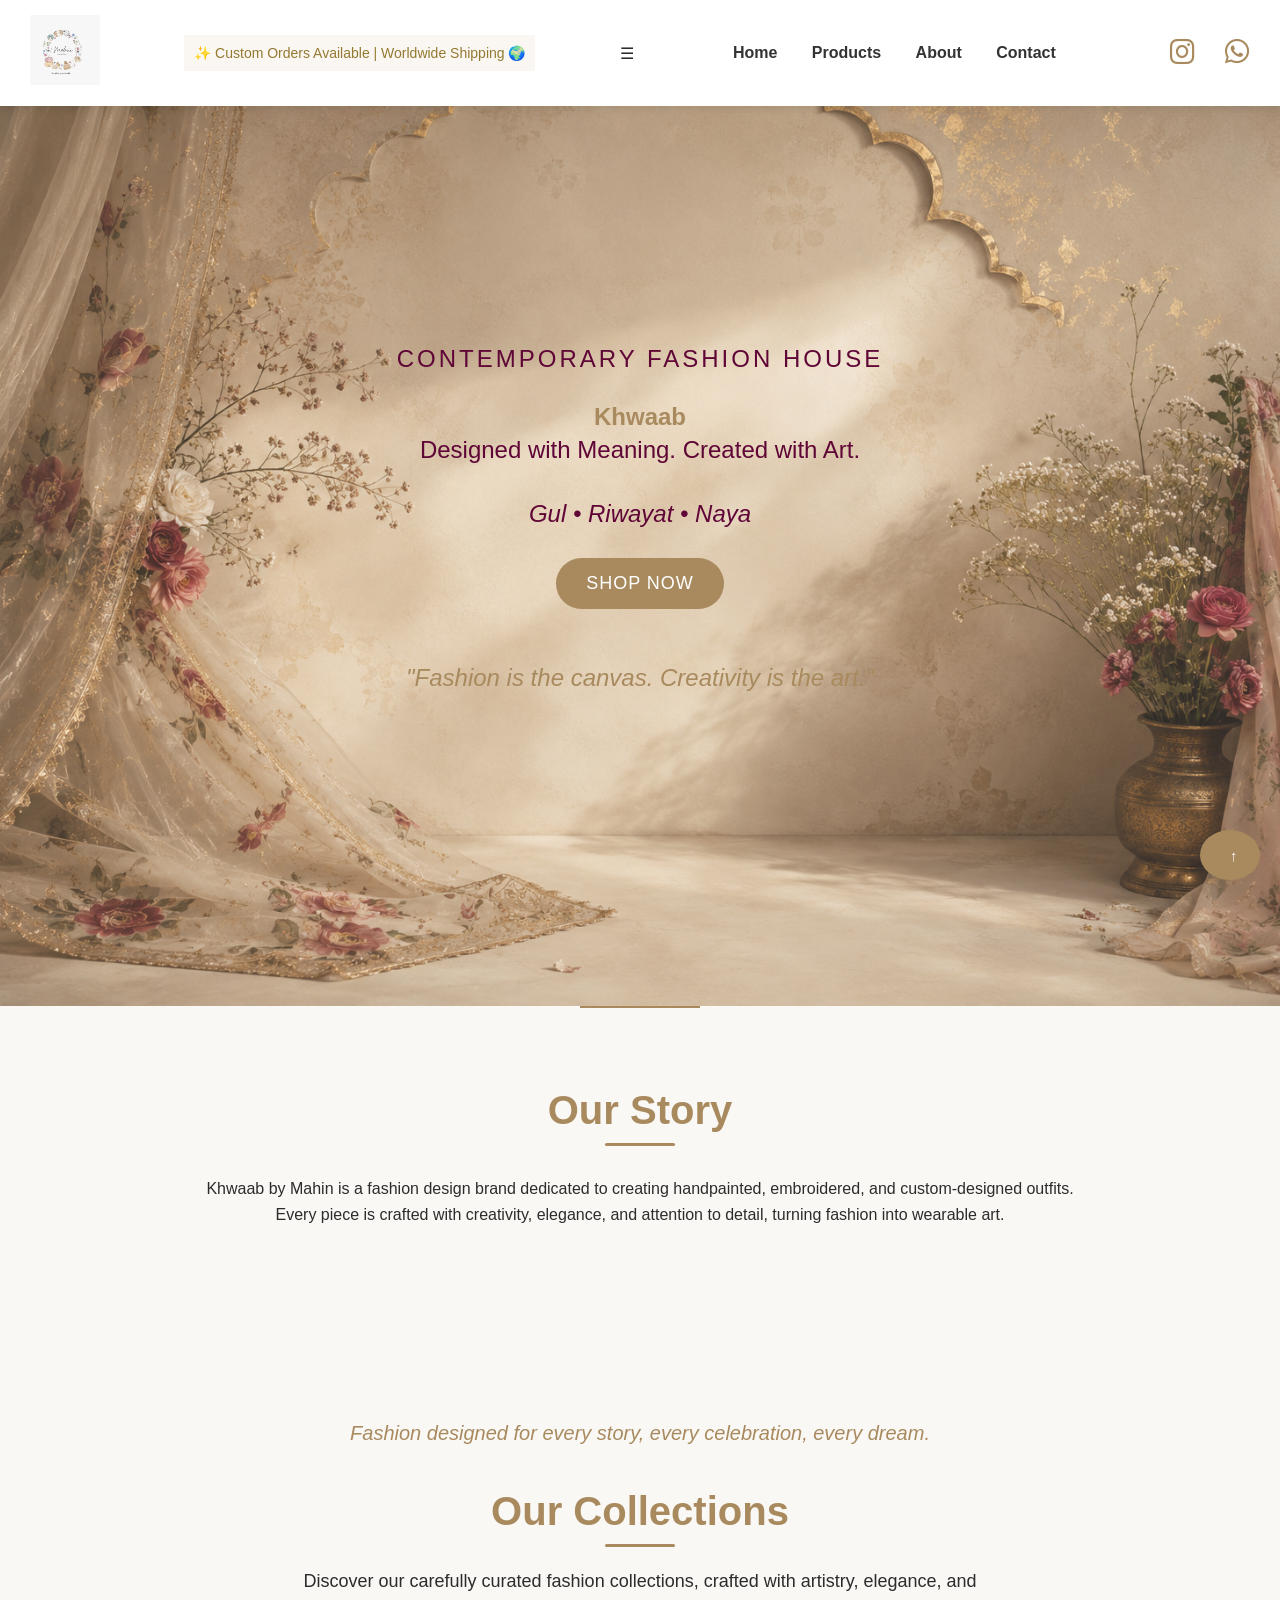
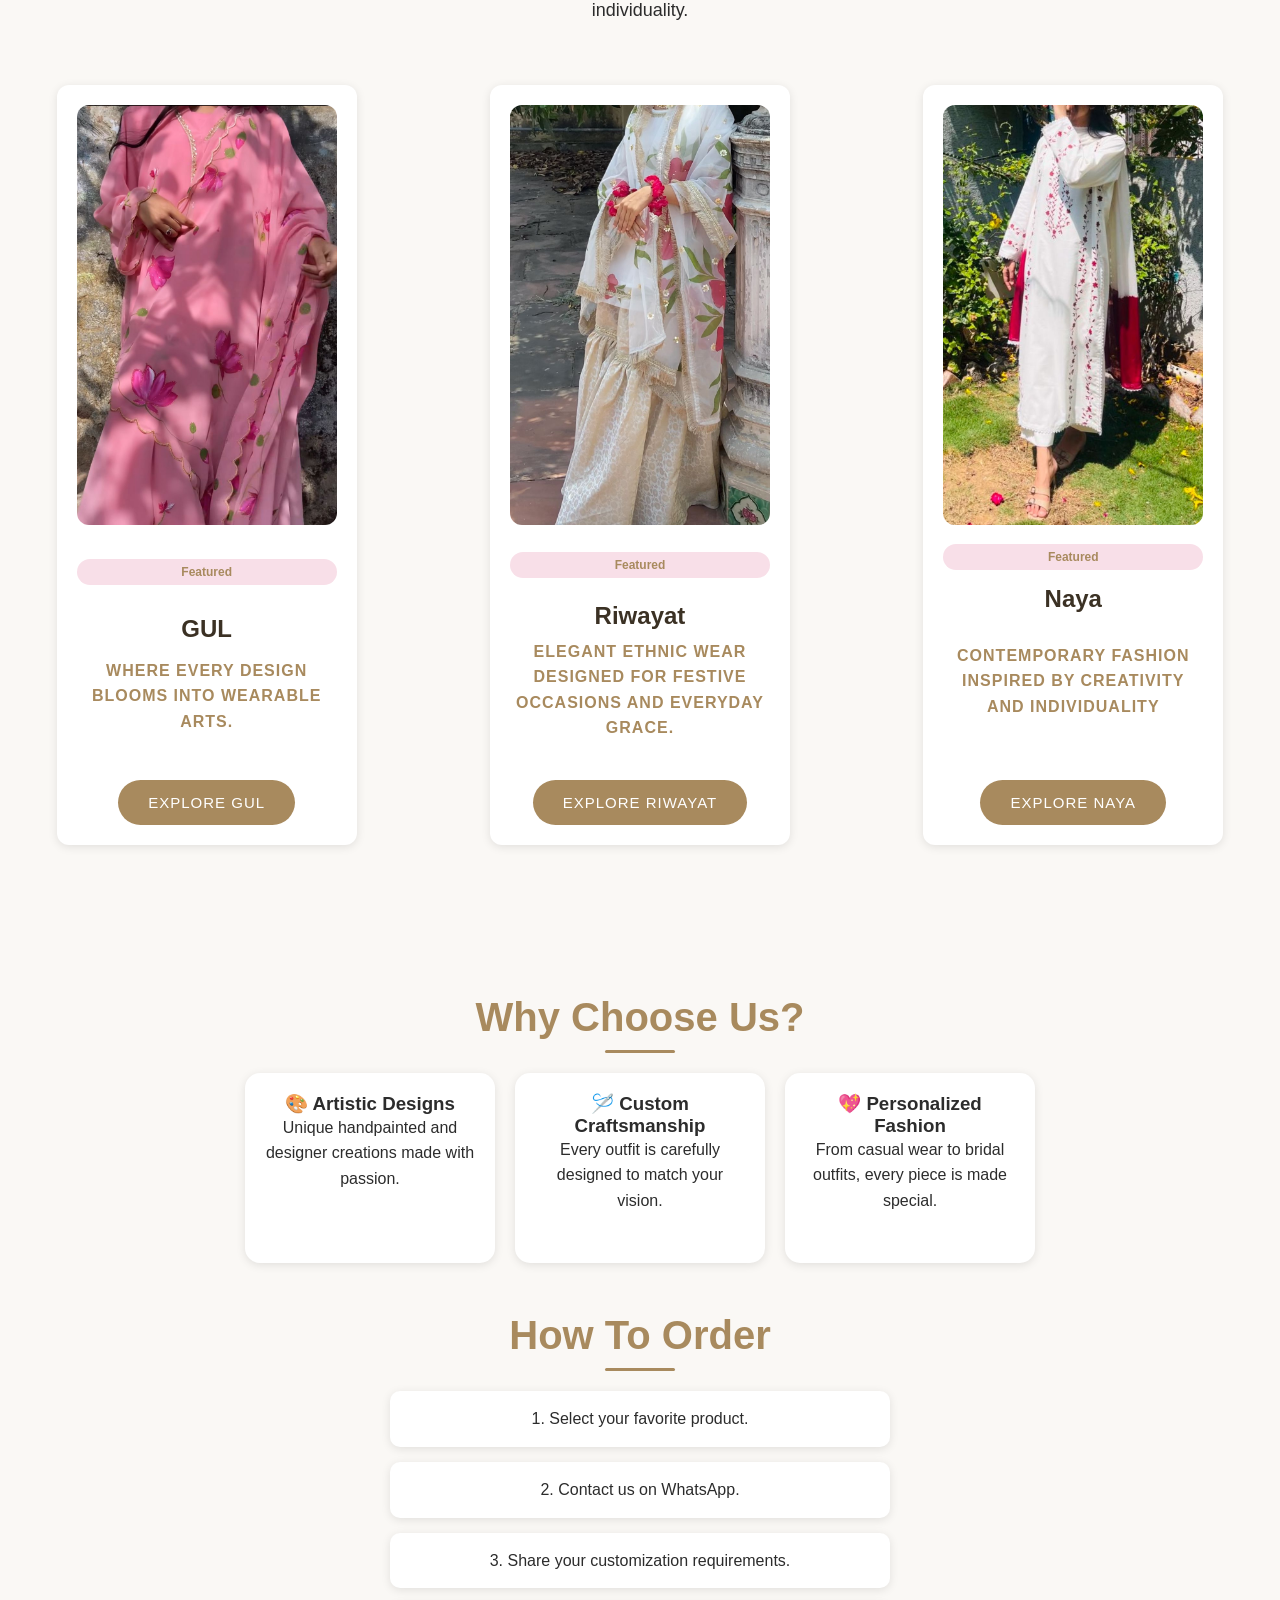
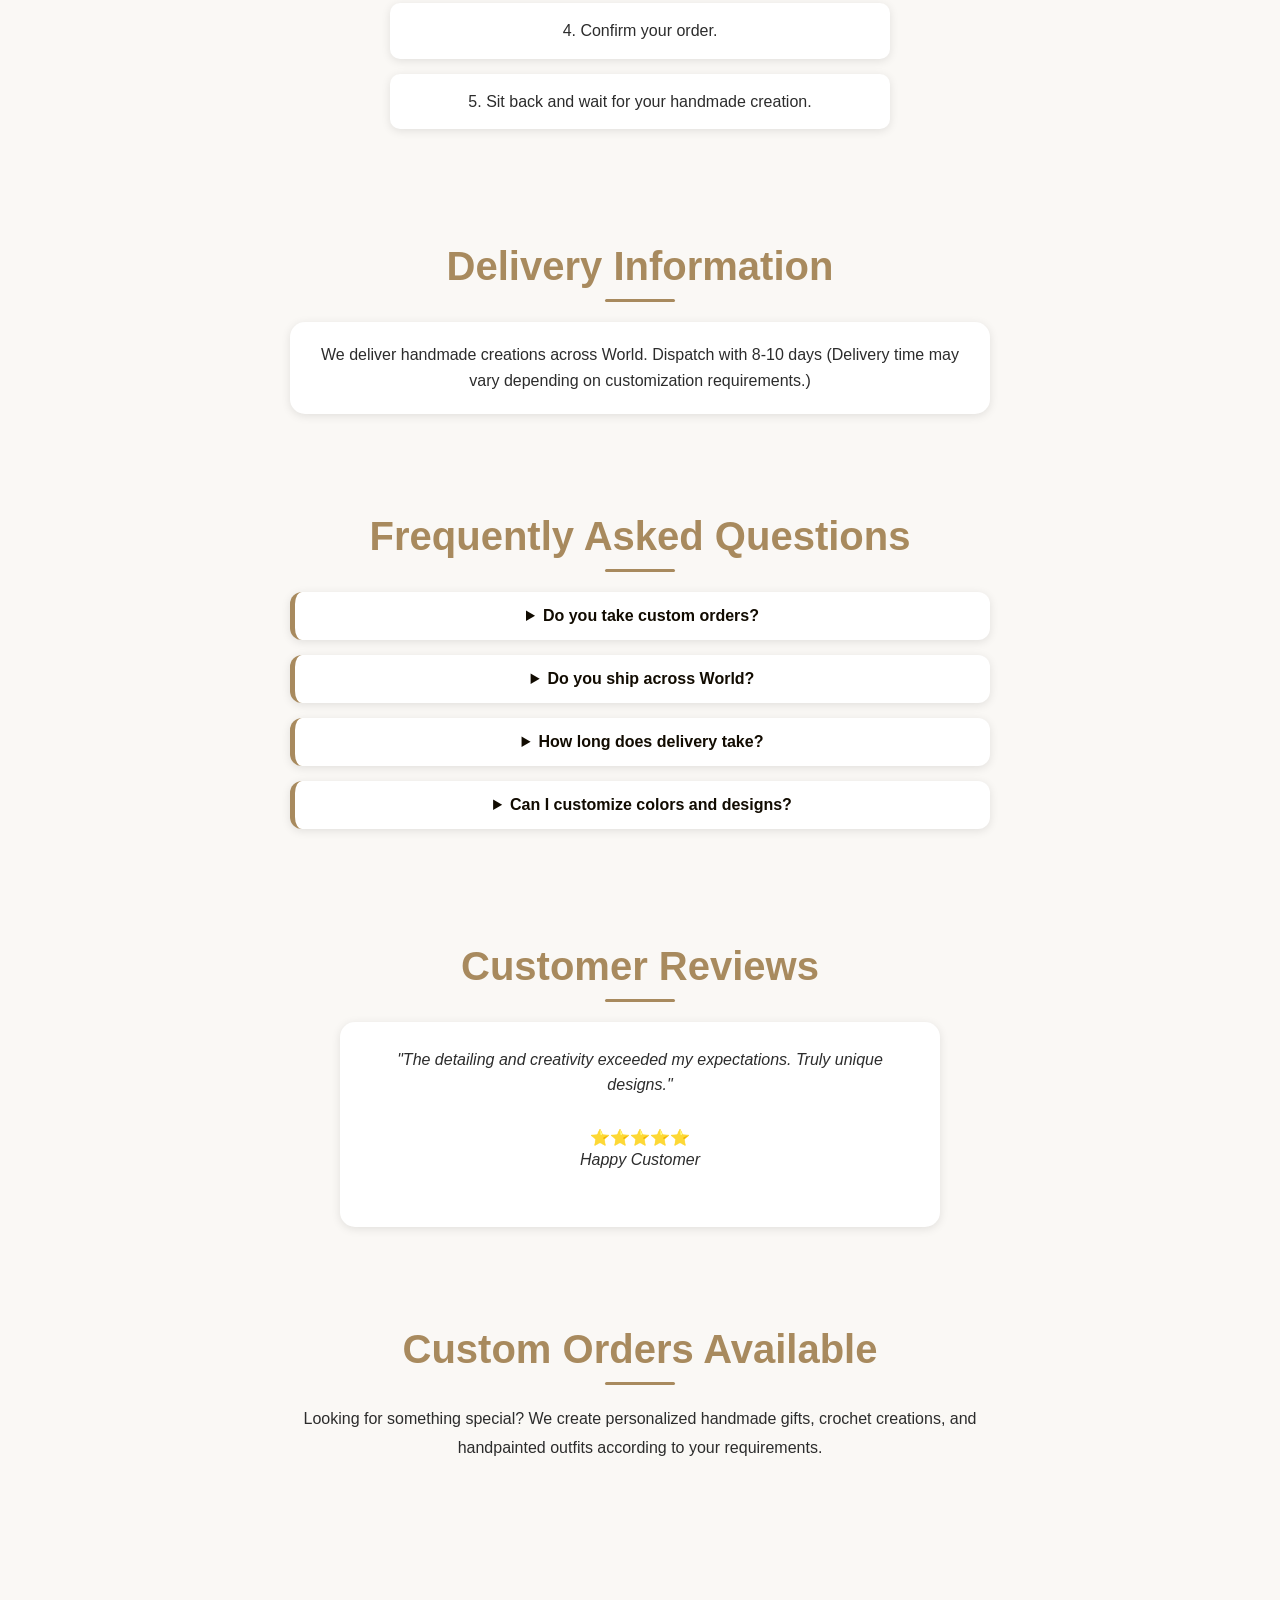
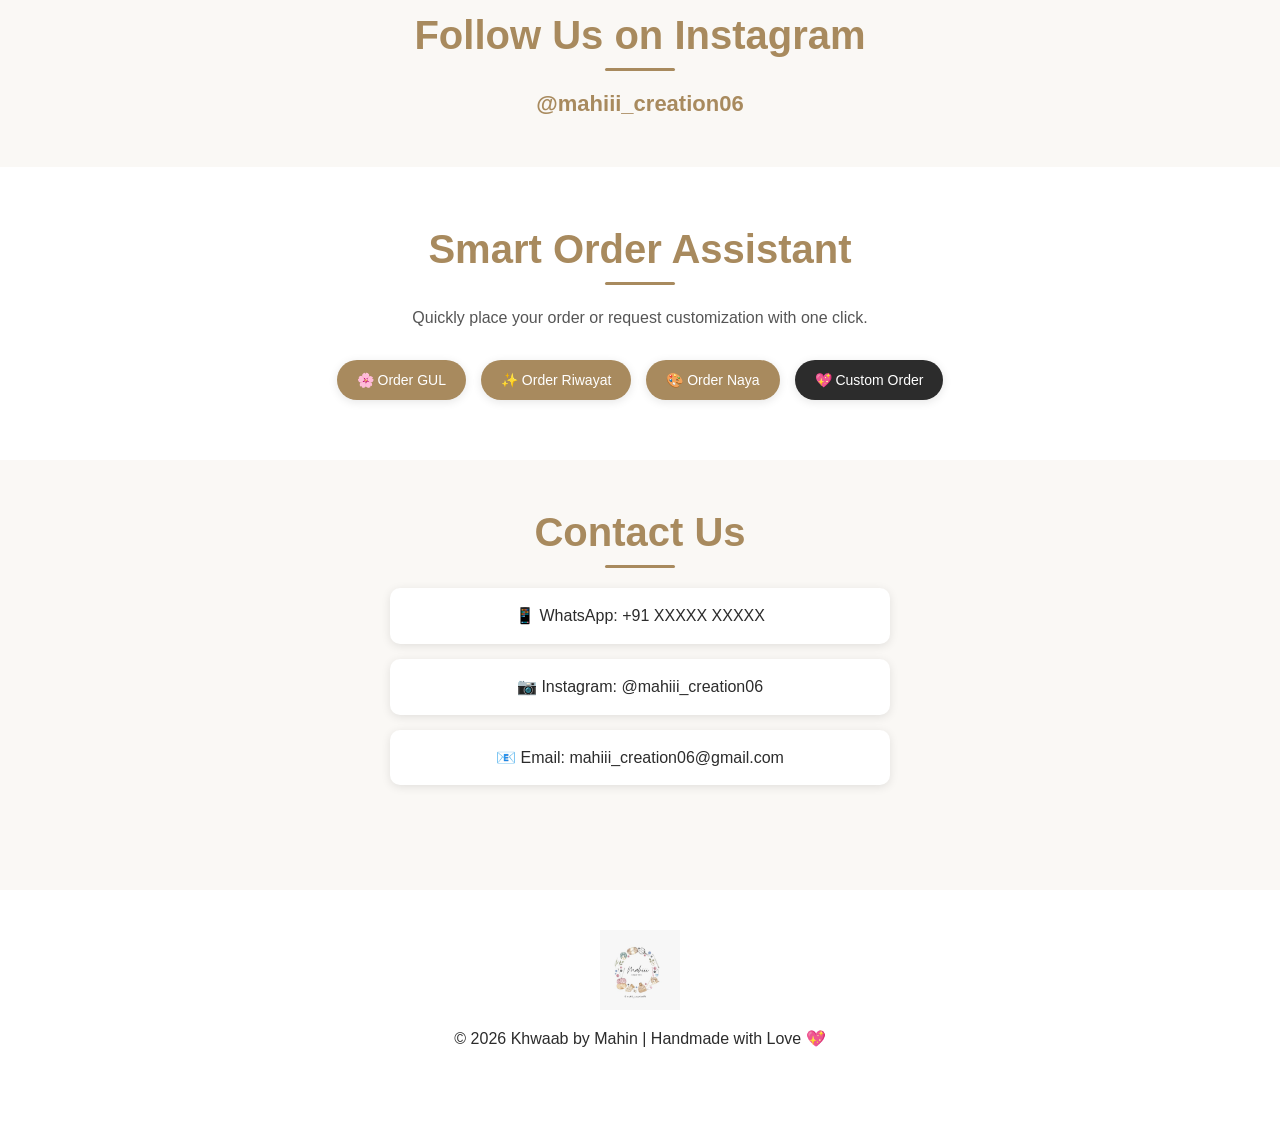
==== commit 2d5c7126: "Improved responsive UI for Khwaab website including mobile hero slider, navigation layout fixes, and" ====
--- a/index.html
+++ b/index.html
@@ -62,6 +62,46 @@
             </p>
 
         </section>
+    </section>
+
+    <!-- MOBILE HERO SLIDER -->
+    <section class="hero-slider-mobile">
+
+        <div class="slide active">
+            <img src="images/Design Studio.jpeg" alt="Naya Collection">
+
+            <div class="overlay">
+                <h1 class="mobile-brand">Khwaab</h1>
+
+                <h2>Naya Collection</h2>
+                <p>Fresh styles for modern elegance</p>
+                <a href="https://wa.me/91YOURNUMBER" class="btn">Shop Now</a>
+            </div>
+        </div>
+
+        <div class="slide">
+            <img src="images/ethenic elegance.jpeg" alt="Riwayat Collection">
+
+            <div class="overlay">
+                <h1 class="mobile-brand">Khwaab</h1>
+
+                <h2>Riwayat Collection</h2>
+                <p>Tradition with timeless beauty</p>
+                <a href="https://wa.me/91YOURNUMBER" class="btn">Shop Now</a>
+            </div>
+        </div>
+
+        <div class="slide">
+            <img src="images/handpainted suit.jpeg" alt="Gul Collection">
+
+            <div class="overlay">
+                <h1 class="mobile-brand">Khwaab</h1>
+
+                <h2>Gul Collection</h2>
+                <p>Soft & elegant everyday wear</p>
+                <a href="https://wa.me/91YOURNUMBER" class="btn">Shop Now</a>
+            </div>A
+        </div>
 
     </section>
     <hr class="luxury-divider">
@@ -298,33 +338,33 @@
 
     </section>
     <section class="automation">
-    <h2>Smart Order Assistant</h2>
-    <p>Quickly place your order or request customization with one click.</p>
-
-    <div class="auto-buttons">
-
-        <a href="https://wa.me/91XXXXXXXXXX?text=Hi%20Khwaab%20team%2C%0AI%20want%20to%20order%20from%20GUL%20collection"
-           target="_blank" class="auto-btn">
-            🌸 Order GUL
-        </a>
-
-        <a href="https://wa.me/91XXXXXXXXXX?text=Hi%20Khwaab%20team%2C%0AI%20want%20to%20order%20from%20Riwayat%20collection"
-           target="_blank" class="auto-btn">
-            ✨ Order Riwayat
-        </a>
-
-        <a href="https://wa.me/91XXXXXXXXXX?text=Hi%20Khwaab%20team%2C%0AI%20want%20a%20custom%20design%20from%20Naya%20collection"
-           target="_blank" class="auto-btn">
-            🎨 Order Naya
-        </a>
-
-        <a href="https://wa.me/91XXXXXXXXXX?text=Hi%20Khwaab%20team%2C%0AI%20want%20a%20custom%20outfit%20made%20for%20me"
-           target="_blank" class="auto-btn highlight">
-            💖 Custom Order
-        </a>
-
-    </div>
-</section>
+        <h2>Smart Order Assistant</h2>
+        <p>Quickly place your order or request customization with one click.</p>
+
+        <div class="auto-buttons">
+
+            <a href="https://wa.me/91XXXXXXXXXX?text=Hi%20Khwaab%20team%2C%0AI%20want%20to%20order%20from%20GUL%20collection"
+                target="_blank" class="auto-btn">
+                🌸 Order GUL
+            </a>
+
+            <a href="https://wa.me/91XXXXXXXXXX?text=Hi%20Khwaab%20team%2C%0AI%20want%20to%20order%20from%20Riwayat%20collection"
+                target="_blank" class="auto-btn">
+                ✨ Order Riwayat
+            </a>
+
+            <a href="https://wa.me/91XXXXXXXXXX?text=Hi%20Khwaab%20team%2C%0AI%20want%20a%20custom%20design%20from%20Naya%20collection"
+                target="_blank" class="auto-btn">
+                🎨 Order Naya
+            </a>
+
+            <a href="https://wa.me/91XXXXXXXXXX?text=Hi%20Khwaab%20team%2C%0AI%20want%20a%20custom%20outfit%20made%20for%20me"
+                target="_blank" class="auto-btn highlight">
+                💖 Custom Order
+            </a>
+
+        </div>
+    </section>
     <section id="contact" class="contact">
 
         <h2>Contact Us</h2>
@@ -363,22 +403,46 @@
         <p>© 2026 Khwaab by Mahin | Handmade with Love 💖</p>
 
     </footer>
-  
-     <button id="topBtn">↑</button>
+
+    <button id="topBtn">↑</button>
     <script>
-const toggle = document.querySelector(".menu-toggle");
-const nav = document.querySelector(".nav-links");
-
-toggle.addEventListener("click", () => {
-    nav.classList.toggle("active");
-});
-
-// close menu after clicking link
-document.querySelectorAll(".nav-links a").forEach(link => {
-    link.addEventListener("click", () => {
-        nav.classList.remove("active");
-    });
-});
+        const toggle = document.querySelector(".menu-toggle");
+        const nav = document.querySelector(".nav-links");
+
+        toggle.addEventListener("click", () => {
+            nav.classList.toggle("active");
+        });
+
+        // close menu after clicking link
+        document.querySelectorAll(".nav-links a").forEach(link => {
+            link.addEventListener("click", () => {
+                nav.classList.remove("active");
+            });
+        });
+
+        let slides = document.querySelectorAll(".hero-slider-mobile .slide");
+        let index = 0;
+
+        setInterval(() => {
+            slides[index].classList.remove("active");
+            index = (index + 1) % slides.length;
+            slides[index].classList.add("active");
+        }, 3000);
+        document.addEventListener("DOMContentLoaded", function () {
+
+            let slides = document.querySelectorAll(".hero-slider-mobile .slide");
+
+            if (!slides.length) return;
+
+            let index = 0;
+
+            setInterval(() => {
+                slides[index].classList.remove("active");
+                index = (index + 1) % slides.length;
+                slides[index].classList.add("active");
+            }, 3000);
+
+        });
     </script>
 </body>
 
--- a/style.css
+++ b/style.css
@@ -1,17 +1,49 @@
+* {
+    margin: 0;
+    padding: 0;
+    box-sizing: border-box;
+}
+
+html,
+body {
+    width: 100%;
+    overflow-x: hidden;
+}
+
 body {
     font-family: Arial, sans-serif;
     text-align: center;
     background-color: #faf8f5;
     color: #2C2C2C;
     margin: 0;
+    overflow-x: hidden;
+
 }
 
 h1 {
     color: #A88A5E;
 }
+
+.mobile-brand {
+    font-size: 34px;
+    letter-spacing: 6px;
+    font-weight: 300;
+    text-transform: uppercase;
+    color: white;
+    margin-bottom: 8px;
+}
+
 .banner-section {
-    background: inherit; /* or same color as parent */
-}
+    background: inherit;
+    /* or same color as parent */
+}
+
+section {
+    margin: 0;
+    padding-left: 0;
+    padding-right: 0;
+}
+
 .welcome-text {
     font-size: 16px;
     letter-spacing: 3px;
@@ -19,10 +51,12 @@
     margin-bottom: 10px;
     font-weight: bold;
 }
+
 .banner {
     display: block;
     width: 100%;
 }
+
 .announcement {
     background-color: #FAF7F2;
     color: #947931;
@@ -44,6 +78,7 @@
     text-transform: uppercase;
     transition: 0.3s;
 }
+
 .arrow-btn {
     width: 45px;
     height: 45px;
@@ -52,9 +87,11 @@
     justify-content: center;
     align-items: center;
 }
+
 .arrow-btn i {
     line-height: 1;
 }
+
 .luxury-divider {
     width: 120px;
     margin: 0 auto;
@@ -79,6 +116,9 @@
 nav {
     position: sticky;
     top: 0;
+    width: 100%;
+    left: 0;
+    right: 0;
     background-color: white;
     padding: 15px 30px;
     z-index: 1000;
@@ -193,9 +233,24 @@
 
 }
 
+.product-card h3 {
+    text-align: center;
+    margin-top: 15px;
+    color: #3b3124;
+    font-size: 24px;
+}
+
+.product-card p {
+    text-align: center;
+    color: #a88a5e;
+    font-weight: 600;
+    letter-spacing: 1px;
+    text-transform: uppercase;
+}
+
 .product-card img {
     width: 100%;
-    height: 350px;
+    height: 420px;
     object-fit: cover;
     border-radius: 12px;
     transition: 0.3s;
@@ -216,6 +271,113 @@
 
 .product-card:hover img {
     transform: scale(1.05);
+}
+
+.product-page {
+    display: flex;
+    gap: 50px;
+    padding: 50px;
+    align-items: flex-start;
+    flex-wrap: wrap;
+}
+
+.product-gallery {
+    flex: 1;
+    min-width: 350px;
+}
+
+.product-link {
+    text-decoration: none;
+    color: inherit;
+}
+
+.main-product-image {
+    width: 100%;
+    height: 750px;
+    object-fit: cover;
+    border-radius: 15px;
+
+}
+
+.product-tag {
+    background: #a88a5e;
+    color: white;
+    display: inline-block;
+    padding: 8px 18px;
+    border-radius: 30px;
+    margin: 10px auto 20px;
+    font-size: 12px;
+    letter-spacing: 1px;
+}
+
+.product-card {
+    text-align: center;
+}
+
+.collection-label {
+    color: #a88a5e;
+    letter-spacing: 3px;
+    font-size: 13px;
+    font-weight: 600;
+    margin-bottom: 10px;
+}
+
+.product-price {
+    font-size: 24px;
+    font-weight: bold;
+    color: #a88a5e;
+    margin: 15px 0 20px;
+}
+
+.product-subtitle {
+    color: #a88a5e;
+    font-style: italic;
+    font-size: 18px;
+    margin-bottom: 20px;
+}
+
+.thumb {
+    opacity: 0.7;
+    transition: 0.3s;
+}
+
+.thumb:hover {
+    opacity: 1;
+    transform: scale(1.05);
+}
+
+.thumbnail-gallery {
+    display: flex;
+    gap: 10px;
+    margin-top: 15px;
+}
+
+.thumbnail-gallery img {
+    width: 90px;
+    height: 110px;
+    object-fit: cover;
+    border-radius: 10px;
+    cursor: pointer;
+}
+
+.product-details {
+    flex: 1;
+    min-width: 300px;
+}
+
+.product-details h1 {
+    font-size: 42px;
+    margin-bottom: 10px;
+}
+
+.product-details ul {
+    list-style: none;
+    padding: 0;
+}
+
+.product-details li {
+    margin: 12px 0;
+    color: #555;
 }
 
 footer {
@@ -255,13 +417,15 @@
 }
 
 .hero {
+
     background-image:
-        linear-gradient(rgba(255,255,255,0.5), rgba(255,255,255,0.5)),
-        url("images/banner1.png");
+        linear-gradient(rgba(255, 248, 240, 0.15),
+            rgba(255, 248, 240, 0.15)),
+        url("images/homebanner.png");
 
     background-size: cover;
     background-position: center;
-    height: 550px;
+    min-height: 900px !important;
 
     display: flex;
     flex-direction: column;
@@ -274,10 +438,13 @@
 }
 
 .hero h1 {
-    font-size: 90px;
-    letter-spacing: 8px;
-    text-transform: uppercase;
-    animation: fadeIn 1.5s ease;
+    .hero h1 {
+        font-size: 90px !important;
+        letter-spacing: 8px !important;
+        margin: 20px 0 !important;
+        line-height: 1 !important;
+    }
+
 }
 
 .hero p {
@@ -356,6 +523,7 @@
     padding: 12px;
     font-weight: bold;
 }
+
 .automation {
     text-align: center;
     padding: 60px 20px;
@@ -383,7 +551,7 @@
     text-decoration: none;
     font-size: 14px;
     transition: 0.3s;
-    box-shadow: 0 2px 10px rgba(0,0,0,0.1);
+    box-shadow: 0 2px 10px rgba(0, 0, 0, 0.1);
 }
 
 .auto-btn:hover {
@@ -398,6 +566,7 @@
 .auto-btn.highlight:hover {
     background: #000;
 }
+
 .why-us {
     text-align: center;
     padding: 50px 20px;
@@ -616,7 +785,7 @@
 
 .story {
     text-align: center;
-   
+
     padding: 25px 20px;
 }
 
@@ -629,7 +798,8 @@
     border-radius: 15px;
     box-shadow: 0 2px 10px rgba(0, 0, 0, 0.1);
     line-height: 1.8;
-      padding: 20px 15px;  /* adjust based on design */
+    padding: 20px 15px;
+    /* adjust based on design */
     line-height: 1.6;
 }
 
@@ -726,20 +896,26 @@
 
 @media screen and (max-width: 768px) {
 
+    /* =========================
+       GENERAL MOBILE FIXES
+    ========================= */
+
     .announcement {
         display: none;
     }
-section {
+
+    section {
         padding: 50px 15px;
     }
 
     p {
         padding: 0 10px;
     }
-}
+
     nav {
         position: relative;
         padding: 15px;
+        width: 100%;
     }
 
     .menu-toggle {
@@ -749,77 +925,156 @@
         top: 25px;
     }
 
-   .nav-links {
-    display: none;
-    position: absolute;
-    top: 70px;
-    right: 15px;
-    flex-direction: column;
-    background: white;
-    padding: 15px;
-    border-radius: 10px;
-    box-shadow: 0 2px 15px rgba(0,0,0,0.1);
-    z-index: 1000;
-}
-
-.nav-links.active {
-    display: flex;
-}
-
-    nav {
-        position: relative;
-    }
-
-    .nav-links.active {
-        display: flex;
-        flex-direction: column;
-
+    .nav-links {
+        display: none;
         position: absolute;
         top: 70px;
         right: 15px;
-
+        flex-direction: column;
         background: white;
         padding: 15px;
         border-radius: 10px;
         box-shadow: 0 2px 15px rgba(0, 0, 0, 0.1);
-
+        z-index: 1000;
+    }
+
+    .nav-links.active {
+        display: flex;
+        flex-direction: column;
         align-items: flex-start;
-        z-index: 1000;
-    }
-
-
-.social-icon {
+    }
+
+    .social-icon {
+        display: none;
+    }
+
+    .logo img {
+        height: 50px;
+        object-fit: contain;
+    }
+
+    /* =========================
+       HERO (DESKTOP OFF)
+    ========================= */
+
+    .hero {
+        display: none;
+    }
+
+    /* =========================
+       MOBILE SLIDER (ON)
+    ========================= */
+    .hero h1 {
+        font-size: 42px !important;
+        letter-spacing: 3px !important;
+        margin: 15px 0 !important;
+        line-height: 1.1 !important;
+    }
+
+
+    .hero-slider-mobile {
+        display: none;
+        position: relative;
+        width: 100%;
+        max-width: 100%;
+        height: 70vh;
+        max-height: 520px;
+
+        overflow: hidden;
+    }
+
+    .hero-slider-mobile .slide {
+        position: absolute;
+        width: 100%;
+        height: 85vh;
+        opacity: 0;
+        transition: opacity 1s ease;
+    }
+
+    .hero-slider-mobile .slide.active {
+        opacity: 1;
+    }
+
+    .hero-slider-mobile img {
+        width: 100%;
+        max-width: 100%;
+        display: block;
+        object-fit: cover;
+        object-position: top-center;
+    }
+
+    .hero-slider-mobile .slide::before {
+        content: "";
+        position: absolute;
+        width: 100%;
+        height: 100%;
+        background: rgba(0, 0, 0, 0.45);
+        top: 0;
+        left: 0;
+    }
+
+    .hero-slider-mobile .overlay {
+        position: absolute;
+        bottom: 70px;
+        left: 20px;
+        right: 20px;
+        color: white;
+        z-index: 2;
+    }
+
+    .hero-slider-mobile .btn {
+        background: white;
+        color: black;
+        font-weight: 600;
+        padding: 12px 20px;
+        border-radius: 30 px;
+        text-decoration: none;
+    }
+
+
+}
+
+.hero-slider-mobile {
     display: none;
-}
-
-.logo img {
-    height: 50px;
-    
-    background: transparent;
-    object-fit: contain;
-}
-
-
-.hero {
-    height: auto;
-    min-height: 500px;
-    padding: 60px 20px;
-}
-
-.hero h1 {
-    font-size: 42px;
-    letter-spacing: 3px;
-}
-
-.hero p {
-    font-size: 18px;
-}
-
-.hero-tagline {
-    font-size: 15px;
-}
-
-.hero button {
-    padding: 12px 24px;
-    font-size: 16px;
-}
+    position: relative;
+    width: 100%;
+    height: 100vh;
+    overflow: hidden;
+}
+
+.hero-slider-mobile .slide {
+    position: absolute;
+    width: 100%;
+    height: 100%;
+    opacity: 0;
+    transition: opacity 0.8s ease;
+}
+
+.hero-slider-mobile .slide.active {
+    opacity: 1;
+}
+
+.hero-slider-mobile img {
+    width: 100%;
+    height: 100%;
+    object-fit: cover;
+}
+
+.hero-slider-mobile .overlay {
+    position: absolute;
+    bottom: 70px;
+    left: 20px;
+    color: white;
+    z-index: 2;
+}
+
+@media screen and (max-width: 768px) {
+
+    .hero {
+        display: none;
+    }
+
+    .hero-slider-mobile {
+        display: block;
+    }
+}
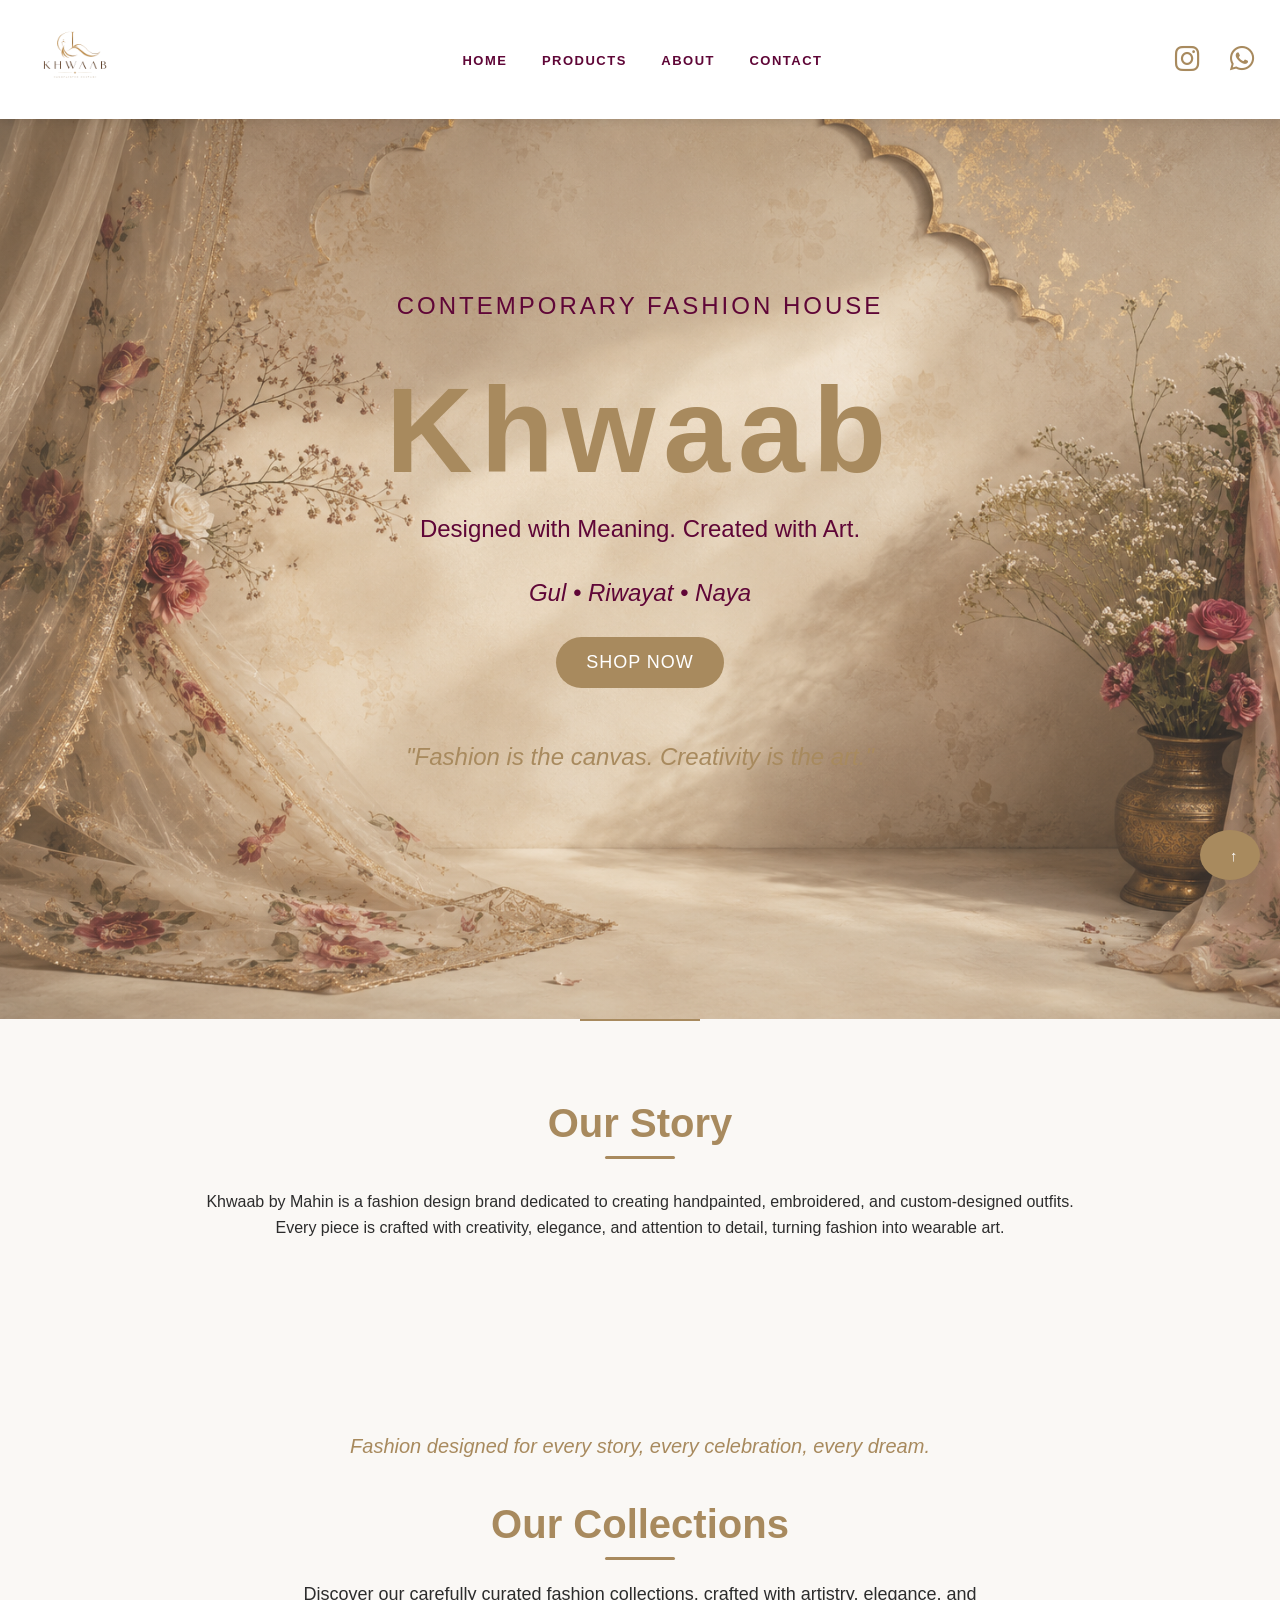
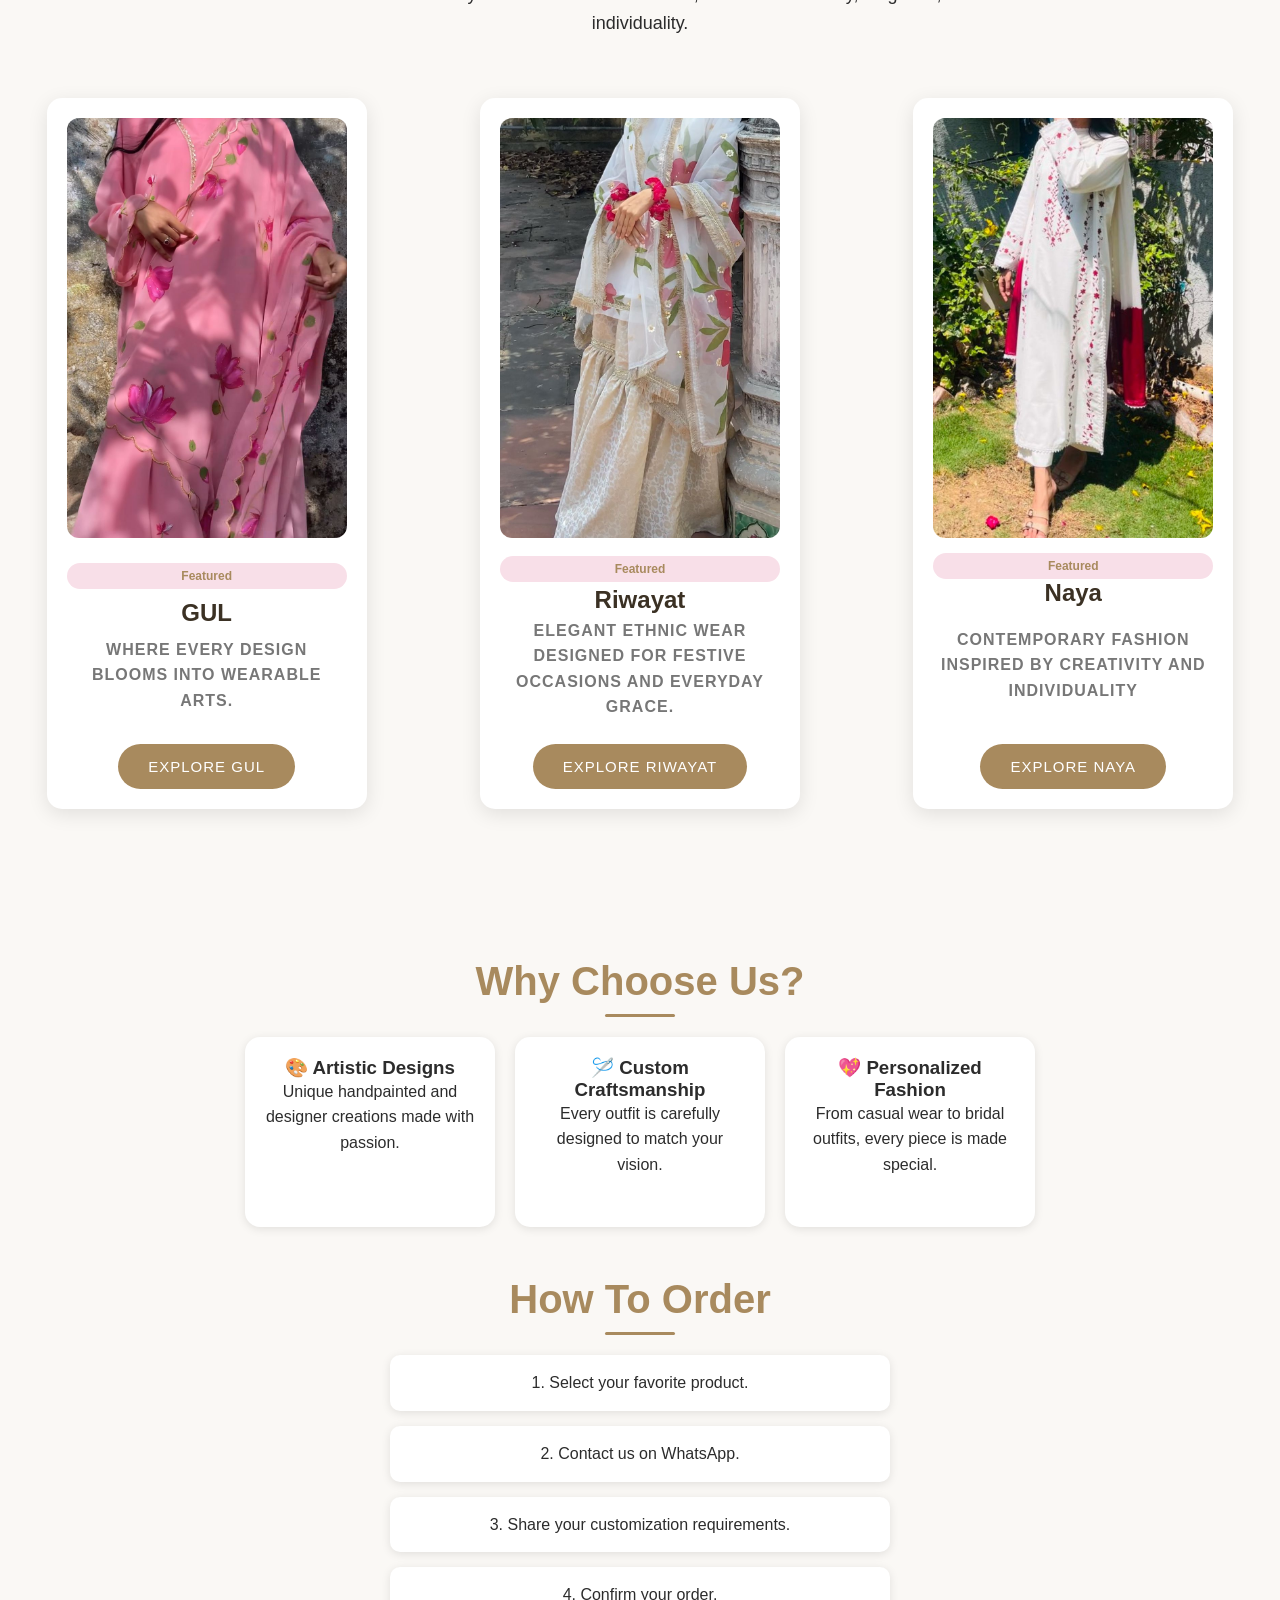
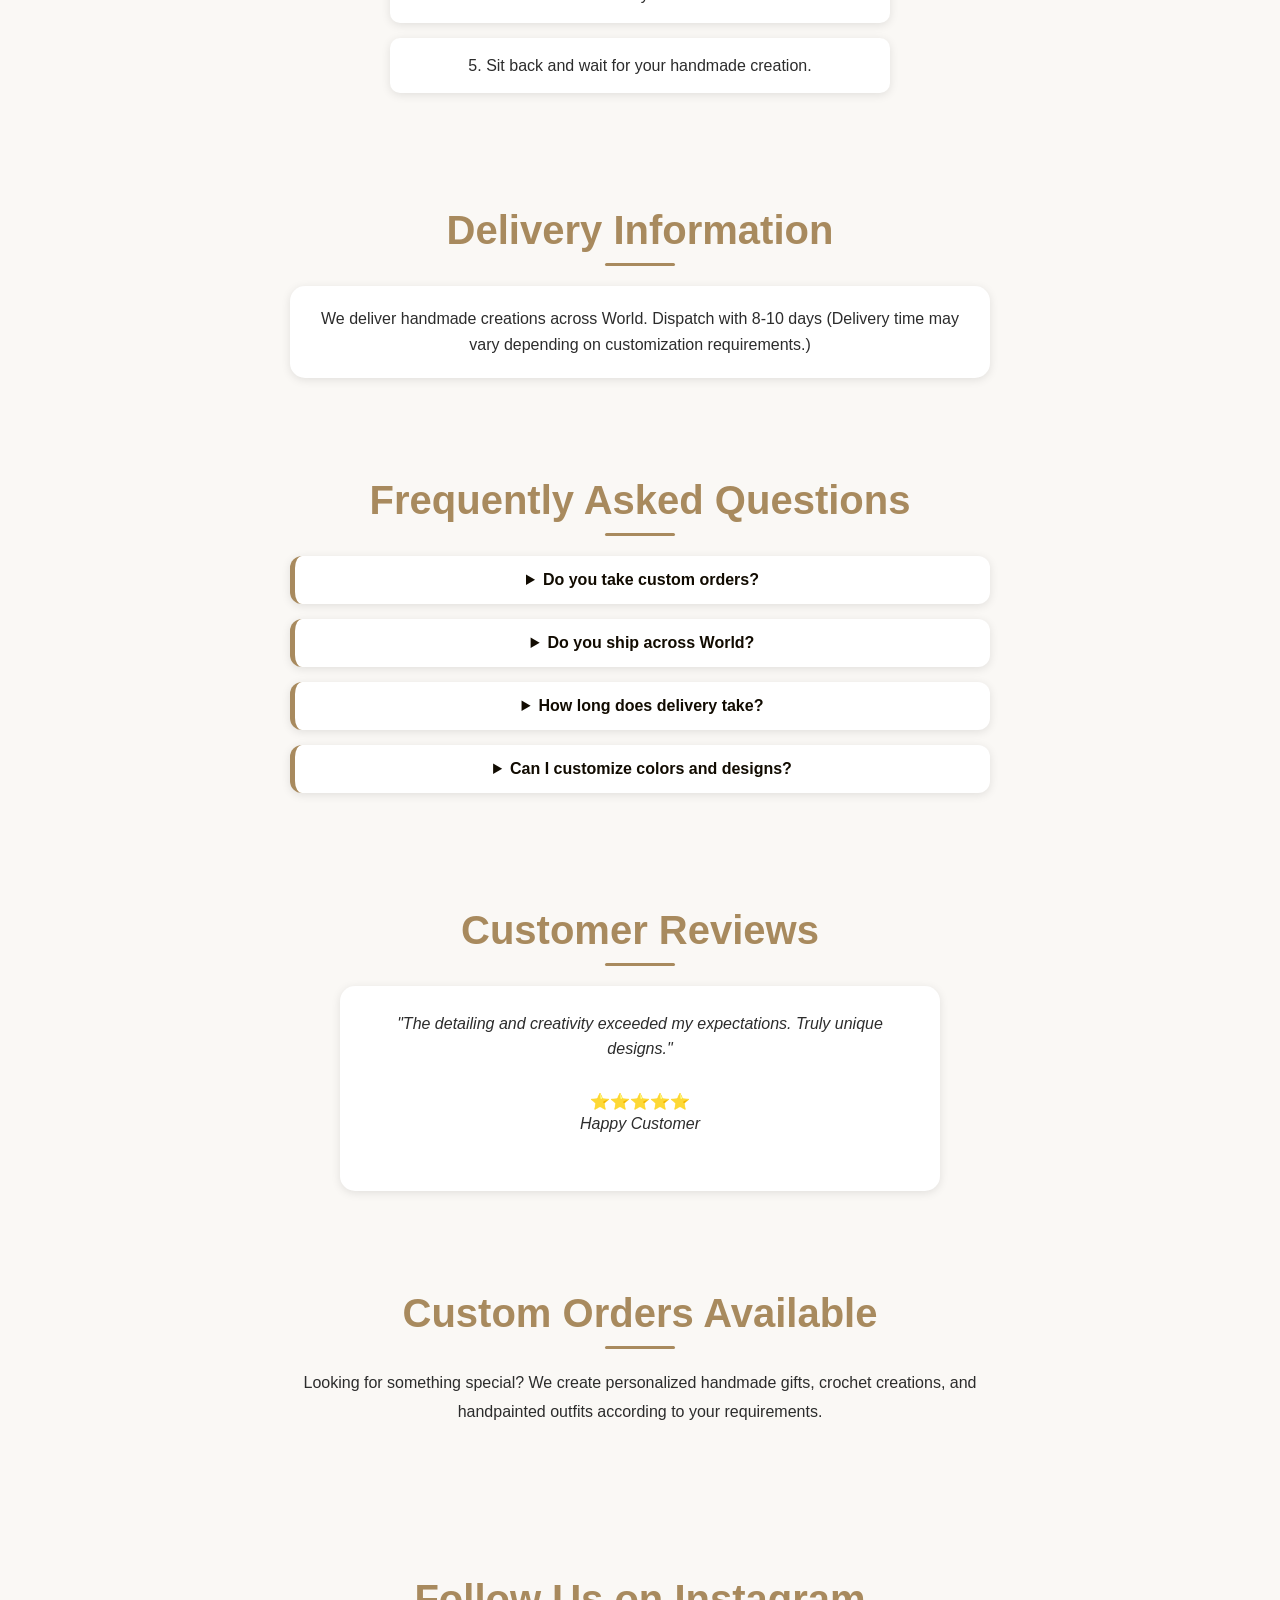
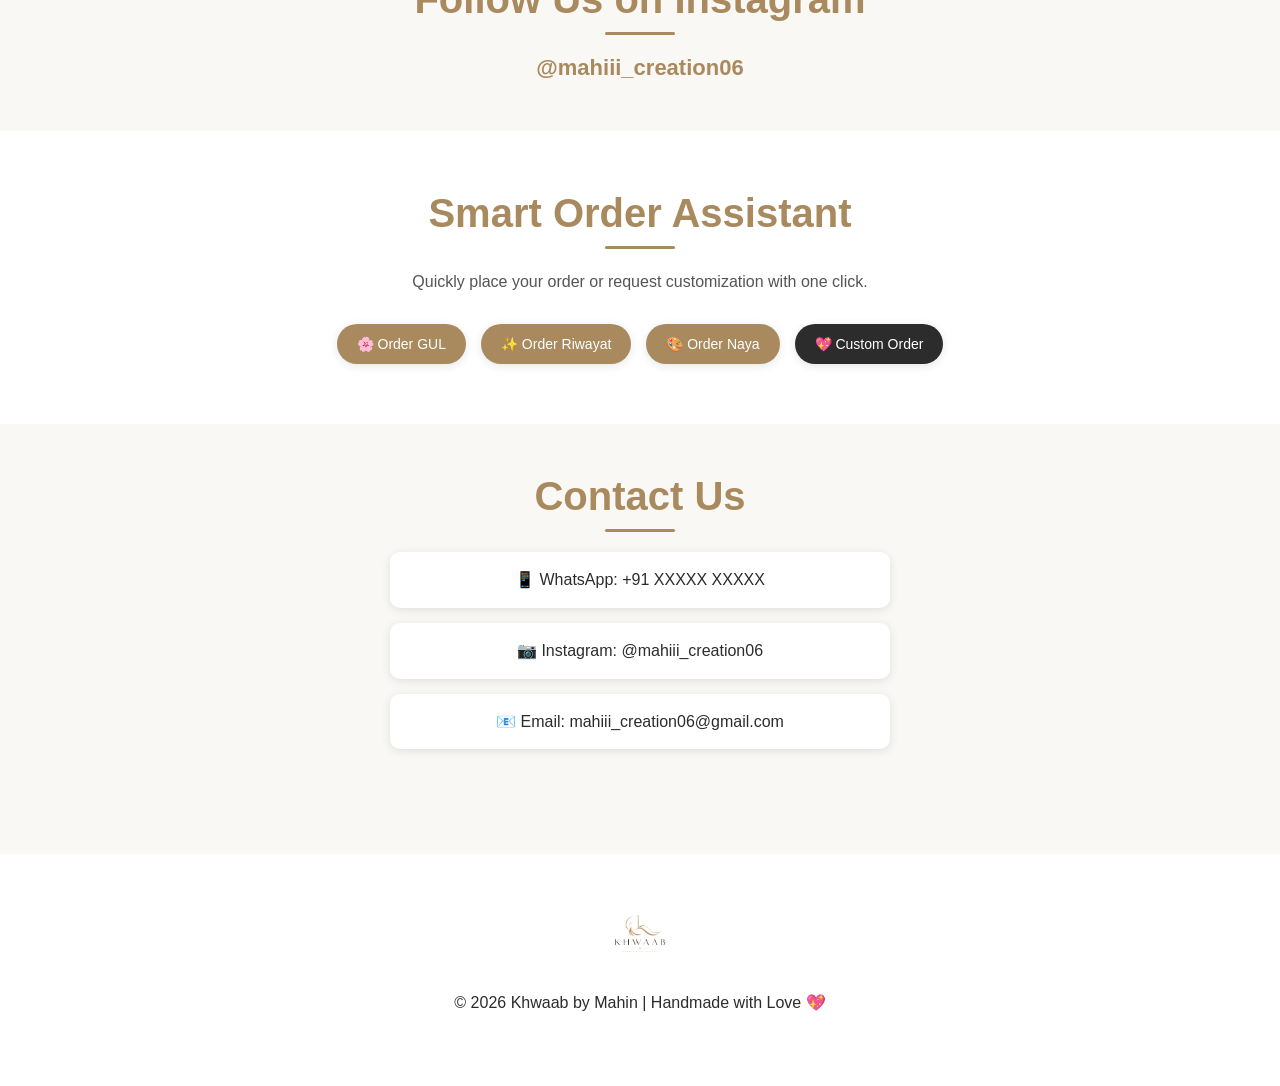
==== commit bffb350a: "add new logo and riwayat reponsiveness" ====
--- a/index.html
+++ b/index.html
@@ -13,12 +13,12 @@
     <nav>
 
         <div class="logo">
-            <img src="images/Mahii Creation logo.jpeg" alt="Mahiii Creation Logo">
-        </div>
-
-        <div class="announcement">
-            ✨ Custom Orders Available | Worldwide Shipping 🌍
-        </div>
+            <img src="images/khwaab.logo.png" alt="Mahiii Creation Logo">
+        </div>
+
+        <!-- <div class="announcement">
+            ✨ Worldwide Shipping 🌍
+        </div> -->
 
         <div class="menu-toggle">
             ☰
@@ -381,7 +381,7 @@
     <footer>
 
         <div class="footer-logo">
-            <img src="images/Mahii Creation logo.jpeg" alt="Mahiii Creation Logo">
+            <img src="images/khwaab.logo.png" alt="Mahiii Creation Logo">
         </div>
 
         <!-- <p>
--- a/style.css
+++ b/style.css
@@ -120,7 +120,7 @@
     left: 0;
     right: 0;
     background-color: white;
-    padding: 15px 30px;
+    padding: 5px 25px;
     z-index: 1000;
 
     display: flex;
@@ -154,23 +154,31 @@
 }
 
 .logo {
-    font-size: 22px;
+    font-size: 40px;
     font-weight: bold;
     color: #a88a5e;
 }
 
 .logo img {
-    height: 70px;
+    height: 100px;
     width: auto;
+}
+
+.menu-toggle {
+    display: none;
 }
 
 .nav-links a {
     text-decoration: none;
-    color: #333;
+    color: #5f0637;
+
     margin: 0 15px;
     font-weight: bold;
     transition: all 0.3s ease;
     position: relative;
+    letter-spacing: 1.5px;
+    text-transform: uppercase;
+    font-size: 13px;
 }
 
 .nav-links a:hover {
@@ -219,14 +227,15 @@
 }
 
 .product-card {
-    background: white;
-    width: 300px;
+    background: #fff;
+    width: 320px;
     margin: 20px auto;
     padding: 20px;
-    border-radius: 12px;
-    box-shadow: 0 2px 10px rgba(0, 0, 0, 0.1);
+    border-radius: 15px;
+    box-shadow: 0 5px 20px rgba(0, 0, 0, 0.1);
     overflow: hidden;
     transition: all 0.3s ease;
+    text-align: center;
     display: flex;
     flex-direction: column;
     justify-content: space-between;
@@ -235,15 +244,16 @@
 
 .product-card h3 {
     text-align: center;
-    margin-top: 15px;
+    margin-top: 18px 0 8px;
     color: #3b3124;
     font-size: 24px;
 }
 
 .product-card p {
     text-align: center;
-    color: #a88a5e;
+    color: #777;
     font-weight: 600;
+    margin-bottom: 20px;
     letter-spacing: 1px;
     text-transform: uppercase;
 }
@@ -254,8 +264,70 @@
     object-fit: cover;
     border-radius: 12px;
     transition: 0.3s;
-}
-
+    display: block;
+}
+
+.riwayat-gallery {
+    display: grid !important;
+    grid-template-columns: repeat(3, 300px) !important;
+    column-gap: 120px;
+    row-gap: 80px;
+
+    justify-content: center;
+
+
+    max-width: 1500px;
+    margin: 0 auto;
+}
+
+.riwayat-card {
+    max-width: 300px;
+    box-sizing: border-box;
+    margin: 0 auto;
+    width: 100%;
+    display: flex;
+    flex-direction: column;
+    background: #fff;
+    border: 1px solid #e5e5e5;
+    border-radius: 12px;
+    overflow: hidden;
+    box-shadow: 0 4px 15px rgba(0, 0, 0, 0.08);
+    text-align: center;
+    transition: transform 0.3s ease, box-shadow 0.3s ease;
+
+}
+
+.riwayat-card:hover {
+    transform: translateY(-5px);
+    box-shadow: 0 8px 25px rgba(0, 0, 0, 0.12);
+}
+
+.riwayat-card img {
+    width: 100%;
+    height: 380px;
+    /* same height for all images */
+    object-fit: cover;
+    display: block;
+}
+
+.riwayat-card h3 {
+    margin: 18px 15px 8px;
+    font-size: 22px;
+}
+
+.riwayat-card p,
+.product-tag {
+    margin: 0 15px 18px;
+    font-size: 14px;
+    color: #666;
+}
+
+.product-link {
+    display: block;
+    width: 280px;
+    text-decoration: none;
+    color: inherit;
+}
 
 .products-container {
     display: flex;
@@ -265,7 +337,7 @@
 }
 
 .product-card:hover {
-    transform: translateY(-10px);
+    transform: translateY(-8px);
     box-shadow: 0 8px 25px rgba(0, 0, 0, 0.15);
 }
 
@@ -426,6 +498,7 @@
     background-size: cover;
     background-position: center;
     min-height: 900px !important;
+    margin-top: 0;
 
     display: flex;
     flex-direction: column;
@@ -437,15 +510,15 @@
     color: rgb(95, 6, 55);
 }
 
+
 .hero h1 {
-    .hero h1 {
-        font-size: 90px !important;
-        letter-spacing: 8px !important;
-        margin: 20px 0 !important;
-        line-height: 1 !important;
-    }
-
-}
+    font-size: 120px !important;
+    letter-spacing: 8px !important;
+    margin: 20px 0 !important;
+    line-height: 1 !important;
+}
+
+
 
 .hero p {
     font-size: 24px;
@@ -780,7 +853,7 @@
     justify-content: center;
     gap: 30px;
     flex-wrap: wrap;
-    padding: 50px 20px;
+    padding: 40px 20px;
 }
 
 .story {
@@ -914,7 +987,7 @@
 
     nav {
         position: relative;
-        padding: 15px;
+        padding: 5px 25px;
         width: 100%;
     }
 
@@ -923,6 +996,7 @@
         position: absolute;
         right: 20px;
         top: 25px;
+        cursor: pointer;
     }
 
     .nav-links {
@@ -949,7 +1023,7 @@
     }
 
     .logo img {
-        height: 50px;
+        height: 45px;
         object-fit: contain;
     }
 
@@ -959,6 +1033,7 @@
 
     .hero {
         display: none;
+        margin-top: 0;
     }
 
     /* =========================
